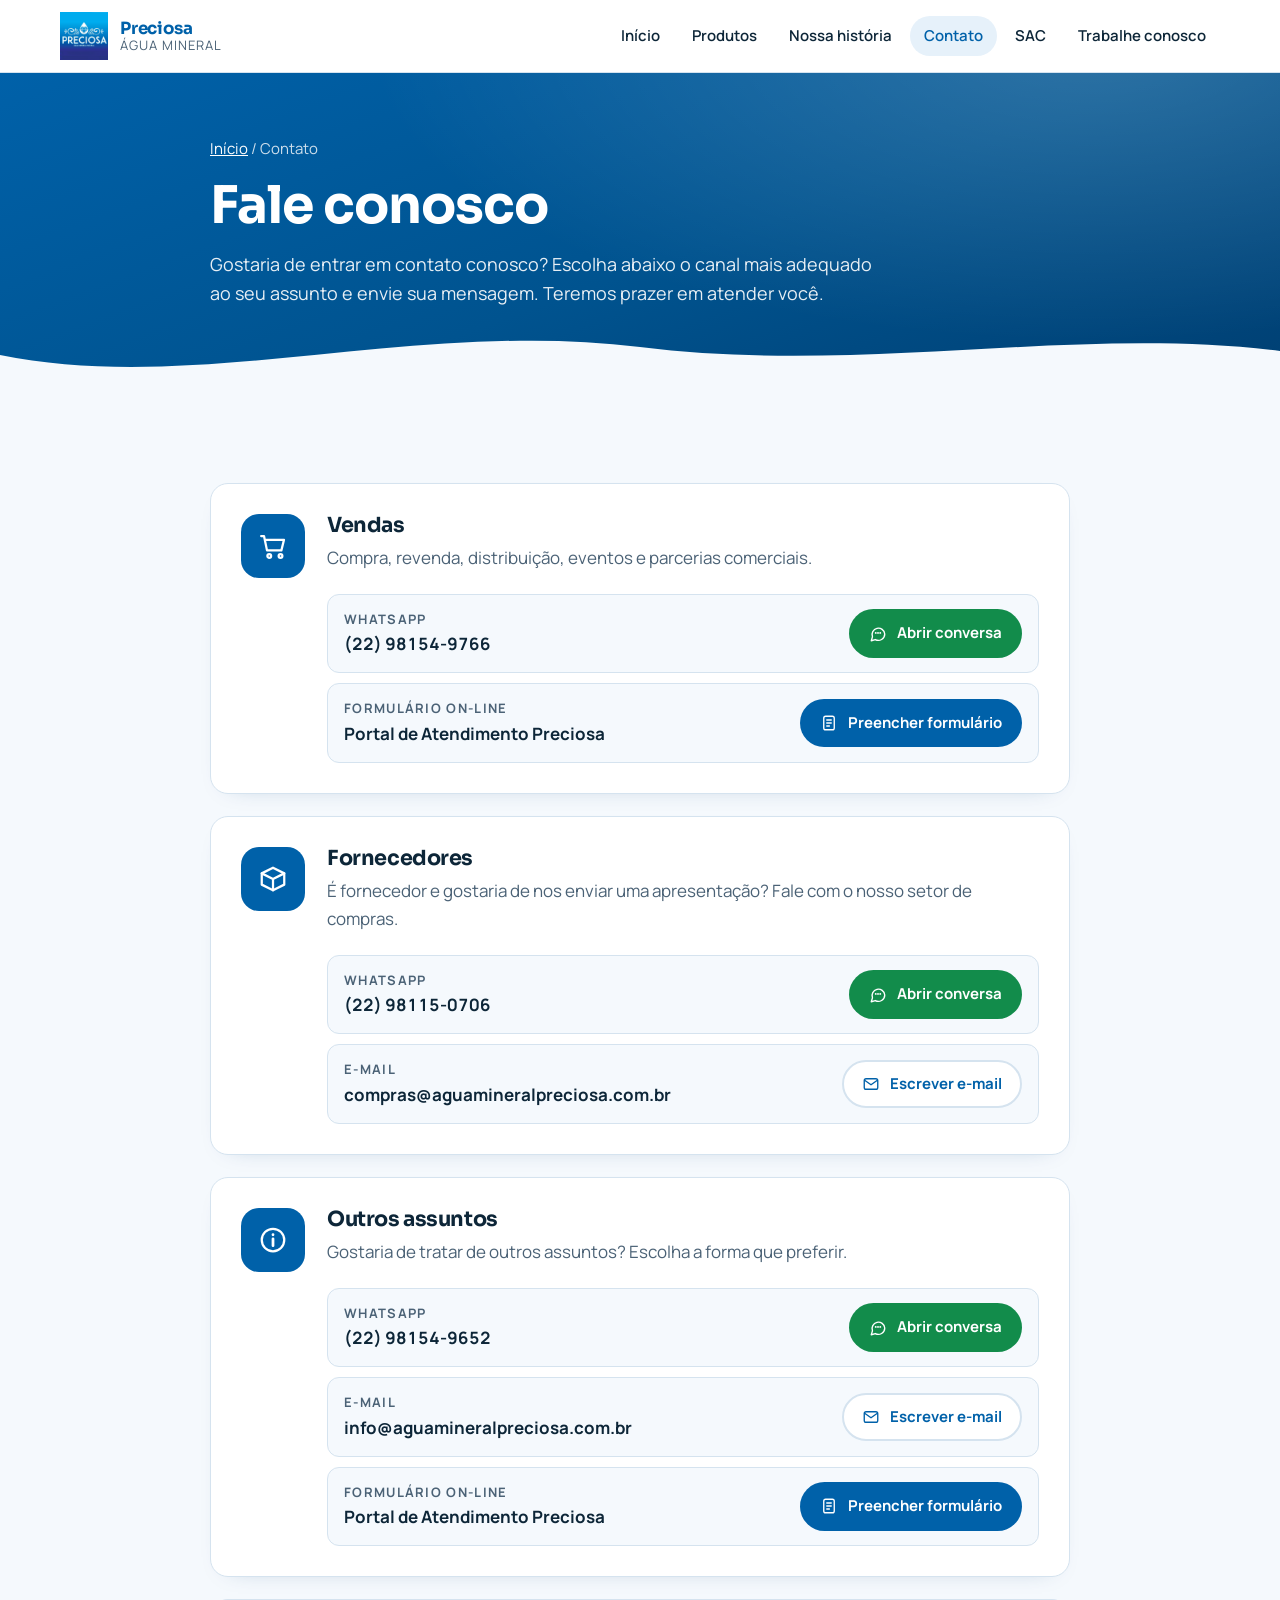
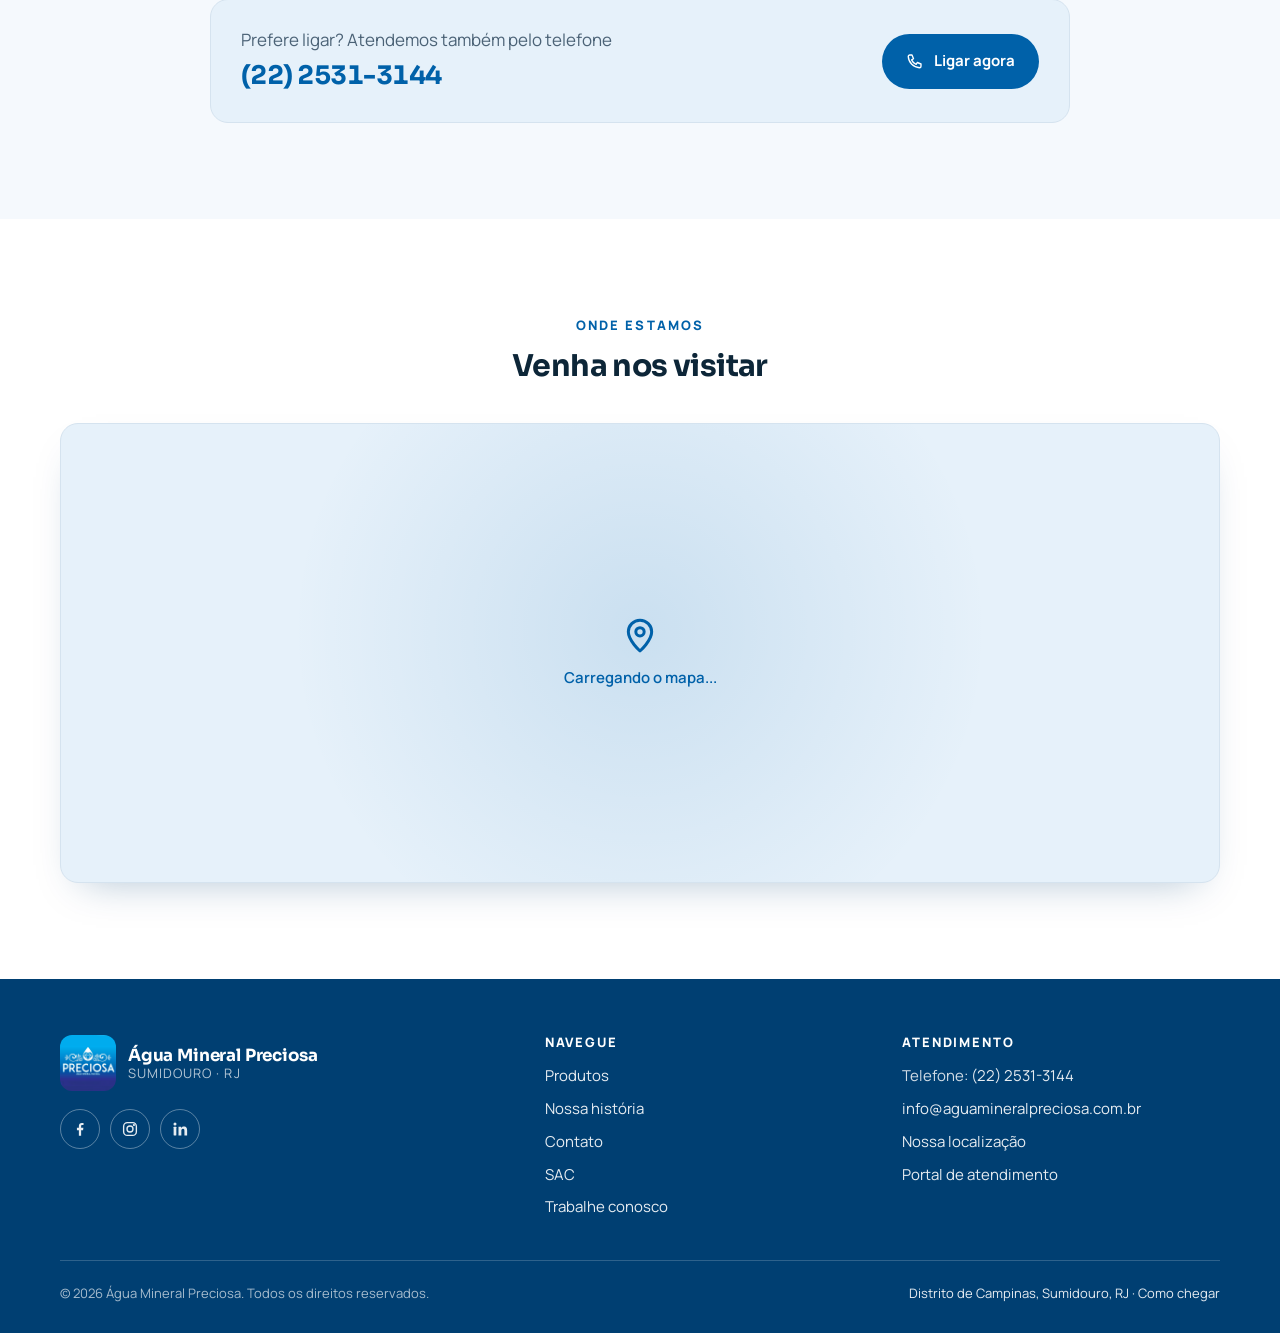
==== contato.html @ ac95848d "Publica o site da Água Mineral Preciosa Páginas Início, Contato, SAC e Trabalhe Conosco, com estilos" ====
<!doctype html>
<html lang="pt-BR">
<head>
<meta charset="utf-8">
<meta name="viewport" content="width=device-width, initial-scale=1, viewport-fit=cover">
<title>Contato | Água Mineral Preciosa</title>
<meta name="claude:viewport-fit-sides" content="cover">
<meta name="description" content="Canais de contato da Água Mineral Preciosa: vendas, fornecedores e outros assuntos.">
<meta name="theme-color" content="#0061a9">
<link rel="icon" href="assets/img/logo.png">
<link rel="preconnect" href="https://fonts.googleapis.com">
<link rel="preconnect" href="https://fonts.gstatic.com" crossorigin>
<link rel="stylesheet" href="https://fonts.googleapis.com/css2?family=Manrope:wght@400;500;600;700;800&family=Sora:wght@600;700&display=swap">
<link rel="stylesheet" href="assets/css/style.css?v=20261021c">
</head>
<body>

<a class="pular" href="#conteudo">Pular para o conteúdo</a>
<header class="cabecalho">
  <div class="envoltorio">
    <a class="marca" href="index.html" aria-label="Água Mineral Preciosa, página inicial">
      <span class="marca-icone" data-imagem><img src="assets/img/logo.png" alt="" width="48" height="48"><svg class="gota" viewBox="0 0 64 64" width="48" height="48" aria-hidden="true"><path d="M32 5C32 5 13 28 13 41a19 19 0 0 0 38 0C51 28 32 5 32 5z" fill="#0061a9"/><path d="M24 40a8 8 0 0 0 8 8" fill="none" stroke="#ffffff" stroke-width="3.2" stroke-linecap="round"/></svg></span>
      <span class="marca-texto"><strong>Preciosa</strong><span>Água Mineral</span></span>
    </a>
    <button class="menu-botao" type="button" aria-expanded="false" aria-controls="navegacao" aria-label="Abrir menu"><svg viewBox="0 0 24 24" width="24" height="24" fill="none" stroke="currentColor" stroke-width="1.8" stroke-linecap="round" stroke-linejoin="round" aria-hidden="true"><path d="M4 7h16M4 12h16M4 17h16"/></svg></button>
    <nav class="navegacao" id="navegacao" aria-label="Menu principal">
      <ul>
        <li><a href="index.html">Início</a></li><li><a href="index.html#produtos">Produtos</a></li><li><a href="index.html#historia">Nossa história</a></li><li><a href="contato.html" aria-current="page">Contato</a></li><li><a href="sac.html">SAC</a></li><li><a href="trabalhe-conosco.html">Trabalhe conosco</a></li>
      </ul>
    </nav>
  </div>
</header>
<main id="conteudo">

<section class="faixa-azul topo-interno">
  <div class="bolhas" aria-hidden="true"><span></span><span></span><span></span><span></span><span></span><span></span></div>
  <div class="envoltorio">
    <nav class="trilha-nav" aria-label="Você está em"><a href="index.html">Início</a> / Contato</nav>
    <h1>Fale conosco</h1>
    <p>Gostaria de entrar em contato conosco? Escolha abaixo o canal mais adequado ao seu assunto e envie sua mensagem. Teremos prazer em atender você.</p>
  </div>
  <svg class="onda para-nevoa" viewBox="0 0 1440 70" preserveAspectRatio="none" aria-hidden="true"><path d="M0,38 C220,78 470,2 720,30 C970,58 1210,8 1440,34 L1440,70 L0,70 Z"/></svg>
</section>
<section class="secao secao-nevoa">
  <div class="envoltorio">
    <div class="canais">
      <article class="canal">
  <div class="icone"><svg viewBox="0 0 24 24" width="24" height="24" fill="none" stroke="currentColor" stroke-width="1.8" stroke-linecap="round" stroke-linejoin="round" aria-hidden="true"><circle cx="9" cy="20" r="1.5"/><circle cx="18" cy="20" r="1.5"/><path d="M2.5 4h2.3l2.4 11.5h11.5l2.1-8.5H6"/></svg></div>
  <div class="canal-corpo">
    <h2>Vendas</h2>
    <p>Compra, revenda, distribuição, eventos e parcerias comerciais.</p>
    <ul class="vias"><li class="via"><div class="via-info"><small>WhatsApp</small><span>(22) 98154-9766</span></div>
<a class="botao botao-wpp" href="https://wa.me/5522981549766" target="_blank" rel="noopener"><svg viewBox="0 0 24 24" width="24" height="24" fill="none" stroke="currentColor" stroke-width="1.8" stroke-linecap="round" stroke-linejoin="round" aria-hidden="true"><path d="M21 12a8.5 8.5 0 0 1-12.6 7.4L3 21l1.6-5.2A8.5 8.5 0 1 1 21 12z"/><path d="M9 10.5h.01M12 10.5h.01M15 10.5h.01" stroke-width="2.6"/></svg>Abrir conversa</a></li><li class="via"><div class="via-info"><small>Formulário on-line</small><span>Portal de Atendimento Preciosa</span></div>
<a class="botao botao-azul" href="https://portal.aguamineralpreciosa.com.br/#/vendas" target="_blank" rel="noopener"><svg viewBox="0 0 24 24" width="24" height="24" fill="none" stroke="currentColor" stroke-width="1.8" stroke-linecap="round" stroke-linejoin="round" aria-hidden="true"><rect x="5" y="3" width="14" height="18" rx="2.5"/><path d="M9 8h6M9 12h6M9 16h3.5"/></svg>Preencher formulário</a></li></ul>
  </div>
</article>
      <article class="canal">
  <div class="icone"><svg viewBox="0 0 24 24" width="24" height="24" fill="none" stroke="currentColor" stroke-width="1.8" stroke-linecap="round" stroke-linejoin="round" aria-hidden="true"><path d="M3 7.5l9-4.5 9 4.5v9L12 21l-9-4.5z"/><path d="M3 7.5l9 4.5 9-4.5M12 12v9"/></svg></div>
  <div class="canal-corpo">
    <h2>Fornecedores</h2>
    <p>É fornecedor e gostaria de nos enviar uma apresentação? Fale com o nosso setor de compras.</p>
    <ul class="vias"><li class="via"><div class="via-info"><small>WhatsApp</small><span>(22) 98115-0706</span></div>
<a class="botao botao-wpp" href="https://wa.me/5522981150706" target="_blank" rel="noopener"><svg viewBox="0 0 24 24" width="24" height="24" fill="none" stroke="currentColor" stroke-width="1.8" stroke-linecap="round" stroke-linejoin="round" aria-hidden="true"><path d="M21 12a8.5 8.5 0 0 1-12.6 7.4L3 21l1.6-5.2A8.5 8.5 0 1 1 21 12z"/><path d="M9 10.5h.01M12 10.5h.01M15 10.5h.01" stroke-width="2.6"/></svg>Abrir conversa</a></li><li class="via"><div class="via-info"><small>E-mail</small><span>compras@aguamineralpreciosa.com.br</span></div>
<a class="botao botao-contorno" href="mailto:compras@aguamineralpreciosa.com.br"><svg viewBox="0 0 24 24" width="24" height="24" fill="none" stroke="currentColor" stroke-width="1.8" stroke-linecap="round" stroke-linejoin="round" aria-hidden="true"><rect x="3" y="5" width="18" height="14" rx="2.5"/><path d="M3.5 7l8.5 6 8.5-6"/></svg>Escrever e-mail</a></li></ul>
  </div>
</article>
      <article class="canal">
  <div class="icone"><svg viewBox="0 0 24 24" width="24" height="24" fill="none" stroke="currentColor" stroke-width="1.8" stroke-linecap="round" stroke-linejoin="round" aria-hidden="true"><circle cx="12" cy="12" r="9"/><path d="M12 11v5.5M12 7.6v.2" stroke-width="2.2"/></svg></div>
  <div class="canal-corpo">
    <h2>Outros assuntos</h2>
    <p>Gostaria de tratar de outros assuntos? Escolha a forma que preferir.</p>
    <ul class="vias"><li class="via"><div class="via-info"><small>WhatsApp</small><span>(22) 98154-9652</span></div>
<a class="botao botao-wpp" href="https://wa.me/5522981549652" target="_blank" rel="noopener"><svg viewBox="0 0 24 24" width="24" height="24" fill="none" stroke="currentColor" stroke-width="1.8" stroke-linecap="round" stroke-linejoin="round" aria-hidden="true"><path d="M21 12a8.5 8.5 0 0 1-12.6 7.4L3 21l1.6-5.2A8.5 8.5 0 1 1 21 12z"/><path d="M9 10.5h.01M12 10.5h.01M15 10.5h.01" stroke-width="2.6"/></svg>Abrir conversa</a></li><li class="via"><div class="via-info"><small>E-mail</small><span>info@aguamineralpreciosa.com.br</span></div>
<a class="botao botao-contorno" href="mailto:info@aguamineralpreciosa.com.br"><svg viewBox="0 0 24 24" width="24" height="24" fill="none" stroke="currentColor" stroke-width="1.8" stroke-linecap="round" stroke-linejoin="round" aria-hidden="true"><rect x="3" y="5" width="18" height="14" rx="2.5"/><path d="M3.5 7l8.5 6 8.5-6"/></svg>Escrever e-mail</a></li><li class="via"><div class="via-info"><small>Formulário on-line</small><span>Portal de Atendimento Preciosa</span></div>
<a class="botao botao-azul" href="https://portal.aguamineralpreciosa.com.br/#/informações" target="_blank" rel="noopener"><svg viewBox="0 0 24 24" width="24" height="24" fill="none" stroke="currentColor" stroke-width="1.8" stroke-linecap="round" stroke-linejoin="round" aria-hidden="true"><rect x="5" y="3" width="14" height="18" rx="2.5"/><path d="M9 8h6M9 12h6M9 16h3.5"/></svg>Preencher formulário</a></li></ul>
  </div>
</article>
    </div>
    <div class="telefone-faixa">
      <div><p>Prefere ligar? Atendemos também pelo telefone</p><strong>(22) 2531-3144</strong></div>
      <a class="botao botao-azul" href="tel:+552225313144"><svg viewBox="0 0 24 24" width="24" height="24" fill="none" stroke="currentColor" stroke-width="1.8" stroke-linecap="round" stroke-linejoin="round" aria-hidden="true"><path d="M5 4h3l2 5-2.5 1.5a11 11 0 0 0 6 6L15 14l5 2v3a2 2 0 0 1-2 2A16 16 0 0 1 3 6a2 2 0 0 1 2-2z"/></svg>Ligar agora</a>
    </div>
  </div>
</section>
<section class="secao" id="localizacao" aria-labelledby="titulo-local">
  <div class="envoltorio">
    <div class="cabeca-secao centro">
      <span class="rotulo">Onde estamos</span>
      <h2 id="titulo-local">Venha nos visitar</h2>
    </div>
    <div class="local">
      <div class="local-mapa">
        <div class="mapa-aviso" aria-hidden="true"><svg viewBox="0 0 24 24" width="24" height="24" fill="none" stroke="currentColor" stroke-width="1.8" stroke-linecap="round" stroke-linejoin="round" aria-hidden="true"><path d="M12 21s-7-6.2-7-11.5a7 7 0 0 1 14 0C19 14.8 12 21 12 21z"/><circle cx="12" cy="9.5" r="2.5"/></svg><span>Carregando o mapa...</span></div>
        <iframe src="https://www.google.com/maps/embed?pb=!1m18!1m12!1m3!1d14779.612912138762!2d-42.6586987!3d-22.1677554!2m3!1f0!2f0!3f0!3m2!1i1024!2i768!4f13.1!3m3!1m2!1s0x98052f162a4851%3A0xdc856618bc1b3197!2s%C3%81gua%20Mineral%20Preciosa!5e0!3m2!1spt-BR!2sbr!4v1792597951836!5m2!1spt-BR!2sbr" title="Mapa com a localização da Água Mineral Preciosa em Sumidouro, RJ" width="600" height="450" style="border:0;" allowfullscreen="" loading="lazy" referrerpolicy="strict-origin-when-cross-origin"></iframe>
      </div>
    </div>
  </div>
</section>

</main>

<footer class="rodape">
  <div class="envoltorio">
    <div class="rodape-grade">
      <div class="rodape-sobre">
        <a class="marca" href="index.html" aria-label="Água Mineral Preciosa, página inicial">
          <span class="marca-icone" data-imagem><img src="assets/img/logo.png" alt="" width="56" height="56"><svg class="gota" viewBox="0 0 64 64" width="48" height="48" aria-hidden="true"><path d="M32 5C32 5 13 28 13 41a19 19 0 0 0 38 0C51 28 32 5 32 5z" fill="#0061a9"/><path d="M24 40a8 8 0 0 0 8 8" fill="none" stroke="#ffffff" stroke-width="3.2" stroke-linecap="round"/></svg></span>
          <span class="marca-texto"><strong>Água Mineral Preciosa</strong><span>Sumidouro · RJ</span></span>
        </a>
        <div class="rodape-redes"><a href="https://www.facebook.com/aguamineralpreciosa/" target="_blank" rel="noopener" aria-label="Facebook"><svg viewBox="0 0 24 24" width="24" height="24" fill="currentColor" aria-hidden="true"><path d="M13.5 21v-7.5h2.6l.4-3.2h-3V8.4c0-.9.3-1.6 1.6-1.6h1.6V4c-.3 0-1.2-.1-2.3-.1-2.3 0-3.9 1.4-3.9 4v2.4H7.9v3.2h2.6V21z"/></svg></a><a href="https://www.instagram.com/aguamineralpreciosa/" target="_blank" rel="noopener" aria-label="Instagram"><svg viewBox="0 0 24 24" width="24" height="24" fill="none" stroke="currentColor" stroke-width="1.8" stroke-linecap="round" stroke-linejoin="round" aria-hidden="true"><rect x="3.5" y="3.5" width="17" height="17" rx="5"/><circle cx="12" cy="12" r="4"/><circle cx="17.2" cy="6.8" r=".6" fill="currentColor"/></svg></a><a href="https://www.linkedin.com/company/%C3%A1gua-mineral-preciosa" target="_blank" rel="noopener" aria-label="LinkedIn"><svg viewBox="0 0 24 24" width="24" height="24" fill="currentColor" aria-hidden="true"><rect x="3.5" y="9" width="3.6" height="11.5" rx=".5"/><circle cx="5.3" cy="5.3" r="2"/><path d="M10 9h3.4v1.6c.6-1 1.9-1.9 3.8-1.9 3.6 0 4.3 2.4 4.3 5.4v6.4h-3.6v-5.7c0-1.4 0-3.1-1.9-3.1s-2.2 1.5-2.2 3v5.8H10z"/></svg></a></div>
      </div>
      <div>
        <h2>Navegue</h2>
        <ul>
          <li><a href="index.html#produtos">Produtos</a></li>
          <li><a href="index.html#historia">Nossa história</a></li>
          <li><a href="contato.html">Contato</a></li>
          <li><a href="sac.html">SAC</a></li>
          <li><a href="trabalhe-conosco.html">Trabalhe conosco</a></li>
        </ul>
      </div>
      <div>
        <h2>Atendimento</h2>
        <ul>
          <li>Telefone: <a href="tel:+552225313144">(22) 2531-3144</a></li>
          <li><a href="mailto:info@aguamineralpreciosa.com.br">info@aguamineralpreciosa.com.br</a></li>
          <li><a href="https://maps.app.goo.gl/1JVVENBnwkjkBkMn6" target="_blank" rel="noopener">Nossa localização</a></li>
          <li><a href="https://portal.aguamineralpreciosa.com.br" target="_blank" rel="noopener">Portal de atendimento</a></li>
        </ul>
      </div>
    </div>
    <div class="rodape-base">
      <span>© <span data-ano>2026</span> Água Mineral Preciosa. Todos os direitos reservados.</span>
      <a href="https://www.google.com/maps/dir/?api=1&destination=-22.1645905,-42.6588472" target="_blank" rel="noopener">Distrito de Campinas, Sumidouro, RJ · Como chegar</a>
    </div>
  </div>
</footer>
<script src="assets/js/site.js?v=20261021c"></script>
</body>
</html>
---- assets/css/style.css ----
/* Água Mineral Preciosa
   Layout: faixas de largura total (azul e branco) com conteúdo centralizado em 1160px,
   ondas suaves separando as faixas e bolhas discretas como detalhe de marca.
   Tema único e claro, por escolha: identidade azul #0061a9 sobre branco. */

:root {
  --azul: #0061a9;
  --azul-profundo: #003f72;
  --azul-medio: #2b84c6;
  --azul-claro: #e6f1fa;
  --azul-nevoa: #f5f9fd;
  --branco: #ffffff;
  --tinta: #0d2638;
  --tinta-suave: #4b6276;
  --linha: #d5e3ef;
  --verde-wpp: #128c4b;

  --fonte-display: "Sora", "Segoe UI", system-ui, -apple-system, sans-serif;
  --fonte-texto: "Manrope", "Segoe UI", system-ui, -apple-system, sans-serif;

  --t-xs: 0.8125rem;
  --t-sm: 0.9375rem;
  --t-md: 1.0625rem;
  --t-lg: 1.375rem;
  --t-xl: 1.875rem;
  --t-2xl: clamp(2rem, 1.4rem + 2.6vw, 3.25rem);

  --raio: 18px;
  --raio-sm: 12px;
  --sombra: 0 18px 40px -22px rgba(0, 63, 114, 0.35);
  --largura: 1160px;
  color-scheme: light;
}

*, *::before, *::after { box-sizing: border-box; }

html { scroll-behavior: smooth; }
@media (prefers-reduced-motion: reduce) {
  html { scroll-behavior: auto; }
  *, *::before, *::after { animation: none !important; transition: none !important; }
}

body {
  margin: 0;
  background: var(--branco);
  color: var(--tinta);
  font-family: var(--fonte-texto);
  font-size: var(--t-md);
  line-height: 1.65;
  -webkit-font-smoothing: antialiased;
}

body::before {
  content: "";
  position: fixed;
  inset: 0 0 auto;
  height: env(safe-area-inset-top, 0px);
  z-index: 60;
  background: var(--branco);
}

img { max-width: 100%; display: block; }
a { color: var(--azul); }
:focus-visible { outline: 3px solid var(--azul-medio); outline-offset: 3px; border-radius: 6px; }

h1, h2, h3 {
  font-family: var(--fonte-display);
  color: var(--tinta);
  line-height: 1.15;
  letter-spacing: -0.02em;
  text-wrap: balance;
  margin: 0;
}

p { margin: 0; }

.envoltorio {
  width: 100%;
  max-width: calc(var(--largura) + 2 * 24px);
  margin-inline: auto;
  padding-left: max(16px, env(safe-area-inset-left, 0px));
  padding-right: max(16px, env(safe-area-inset-right, 0px));
}
@media (min-width: 720px) {
  .envoltorio {
    padding-left: max(24px, env(safe-area-inset-left, 0px));
    padding-right: max(24px, env(safe-area-inset-right, 0px));
  }
}

.pular {
  position: absolute;
  left: 12px;
  top: -60px;
  background: var(--azul);
  color: var(--branco);
  padding: 10px 16px;
  border-radius: 10px;
  z-index: 100;
}
.pular:focus { top: 12px; }

/* ---------- Cabeçalho ---------- */
.cabecalho {
  position: sticky;
  top: env(safe-area-inset-top, 0px);
  z-index: 50;
  background: rgba(255, 255, 255, 0.94);
  backdrop-filter: saturate(160%) blur(10px);
  -webkit-backdrop-filter: saturate(160%) blur(10px);
  border-bottom: 1px solid var(--linha);
}
.cabecalho .envoltorio {
  display: flex;
  align-items: center;
  justify-content: space-between;
  gap: 16px;
  min-height: 72px;
}

.marca {
  display: flex;
  align-items: center;
  gap: 12px;
  text-decoration: none;
  color: var(--tinta);
  min-width: 0;
}
.marca-icone {
  width: 48px;
  height: 48px;
  flex: none;
  display: grid;
  place-items: center;
}
.marca-icone img { width: 100%; height: 100%; object-fit: contain; }
.marca-texto { display: flex; flex-direction: column; line-height: 1.1; min-width: 0; }
.marca-texto strong { font-family: var(--fonte-display); font-size: 1.05rem; color: var(--azul); letter-spacing: -0.01em; }
.marca-texto span { font-size: var(--t-xs); color: var(--tinta-suave); letter-spacing: 0.08em; text-transform: uppercase; }

/* Gota substituta quando a logo ainda não foi colocada */
.gota { display: none; width: 100%; height: 100%; }
.sem-imagem > img { display: none; }
.sem-imagem > .gota { display: block; }

.menu-botao {
  display: none;
  width: 44px;
  height: 44px;
  border: 1px solid var(--linha);
  border-radius: 12px;
  background: var(--branco);
  color: var(--azul);
  cursor: pointer;
  place-items: center;
}
.menu-botao svg { width: 22px; height: 22px; }

.navegacao ul {
  list-style: none;
  margin: 0;
  padding: 0;
  display: flex;
  align-items: center;
  gap: 4px;
}
.navegacao a {
  display: block;
  padding: 8px 14px;
  border-radius: 999px;
  text-decoration: none;
  color: var(--tinta);
  font-weight: 600;
  font-size: var(--t-sm);
  transition: background-color .2s, color .2s;
}
.navegacao a:hover { background: var(--azul-claro); color: var(--azul); }
.navegacao a[aria-current="page"] { color: var(--azul); background: var(--azul-claro); }
.navegacao .nav-destaque a { background: var(--azul); color: var(--branco); }
.navegacao .nav-destaque a:hover { background: var(--azul-profundo); color: var(--branco); }

@media (max-width: 960px) {
  .menu-botao { display: grid; }
  .navegacao {
    position: absolute;
    left: 0;
    right: 0;
    top: 100%;
    background: var(--branco);
    border-bottom: 1px solid var(--linha);
    box-shadow: var(--sombra);
    padding-block: 8px 16px;
    padding-left: max(16px, env(safe-area-inset-left, 0px));
    padding-right: max(16px, env(safe-area-inset-right, 0px));
  }
  .navegacao ul { flex-direction: column; align-items: stretch; }
  .navegacao a { padding: 12px 16px; border-radius: 12px; font-size: var(--t-md); }
  .js .navegacao:not(.aberta) { display: none; }
}

/* ---------- Botões ---------- */
.botao {
  display: inline-flex;
  align-items: center;
  justify-content: center;
  gap: 10px;
  padding: 13px 22px;
  border-radius: 999px;
  font-family: var(--fonte-texto);
  font-weight: 700;
  font-size: var(--t-sm);
  text-decoration: none;
  border: 2px solid transparent;
  cursor: pointer;
  transition: transform .2s, background-color .2s, color .2s, border-color .2s, box-shadow .2s;
}
.botao svg { width: 18px; height: 18px; flex: none; }
.botao:hover { transform: translateY(-2px); }
.botao-claro { background: var(--branco); color: var(--azul); box-shadow: 0 10px 24px -12px rgba(0, 0, 0, .35); }
.botao-contorno-claro { border-color: rgba(255, 255, 255, .7); color: var(--branco); }
.botao-contorno-claro:hover { background: rgba(255, 255, 255, .12); }
.botao-azul { background: var(--azul); color: var(--branco); }
.botao-azul:hover { background: var(--azul-profundo); }
.botao-contorno { border-color: var(--linha); color: var(--azul); background: var(--branco); }
.botao-contorno:hover { border-color: var(--azul); }
.botao-wpp { background: var(--verde-wpp); color: var(--branco); }
.botao-wpp:hover { background: #0d7a40; }

/* ---------- Faixa azul (hero) ---------- */
.faixa-azul {
  position: relative;
  overflow: hidden;
  color: var(--branco);
  background:
    radial-gradient(1200px 500px at 85% -10%, rgba(255, 255, 255, .18), transparent 60%),
    linear-gradient(160deg, var(--azul) 0%, #00538f 55%, var(--azul-profundo) 100%);
}
.faixa-azul h1, .faixa-azul h2 { color: var(--branco); }

.bolhas { position: absolute; inset: 0; pointer-events: none; }
.bolhas span {
  position: absolute;
  bottom: -40px;
  border-radius: 50%;
  border: 1.5px solid rgba(255, 255, 255, .35);
  background: radial-gradient(circle at 30% 30%, rgba(255, 255, 255, .35), rgba(255, 255, 255, .04) 60%);
  animation: subir linear infinite;
}
.bolhas span:nth-child(1) { left: 8%;  width: 14px; height: 14px; animation-duration: 14s; animation-delay: -2s; }
.bolhas span:nth-child(2) { left: 22%; width: 8px;  height: 8px;  animation-duration: 11s; animation-delay: -7s; }
.bolhas span:nth-child(3) { left: 41%; width: 20px; height: 20px; animation-duration: 18s; animation-delay: -4s; }
.bolhas span:nth-child(4) { left: 58%; width: 10px; height: 10px; animation-duration: 13s; animation-delay: -9s; }
.bolhas span:nth-child(5) { left: 73%; width: 16px; height: 16px; animation-duration: 16s; animation-delay: -1s; }
.bolhas span:nth-child(6) { left: 90%; width: 9px;  height: 9px;  animation-duration: 12s; animation-delay: -6s; }
@keyframes subir {
  0%   { transform: translate(0, 0); opacity: 0; }
  10%  { opacity: 1; }
  50%  { transform: translate(14px, -50vh); }
  100% { transform: translate(-6px, -110vh); opacity: 0; }
}

.onda { display: block; width: 100%; height: 70px; position: relative; z-index: 1; }
.onda path { fill: var(--branco); }
.onda.para-nevoa path { fill: var(--azul-nevoa); }

.hero .envoltorio {
  position: relative;
  z-index: 1;
  display: grid;
  grid-template-columns: minmax(0, 1.15fr) minmax(0, .85fr);
  align-items: center;
  gap: 48px;
  padding-block: 72px 24px;
}
.selo {
  display: inline-flex;
  align-items: center;
  gap: 8px;
  font-size: var(--t-xs);
  font-weight: 700;
  letter-spacing: .14em;
  text-transform: uppercase;
  color: rgba(255, 255, 255, .85);
}
.selo::before { content: ""; width: 28px; height: 2px; background: currentColor; border-radius: 2px; }
.hero h1 { font-size: var(--t-2xl); margin-top: 18px; font-weight: 700; }
.hero h1 em { font-style: normal; color: #bfe0f7; }
.hero p.lead { margin-top: 20px; font-size: 1.125rem; color: rgba(255, 255, 255, .88); max-width: 34em; }
.hero-acoes { display: flex; flex-wrap: wrap; gap: 12px; margin-top: 32px; }

.hero-logo { position: relative; display: grid; place-items: center; }
.hero-logo .anel {
  position: absolute;
  width: 100%;
  max-width: 400px;
  aspect-ratio: 1;
  border-radius: 50%;
  border: 1px solid rgba(255, 255, 255, .25);
  animation: ondular 6s ease-out infinite;
}
.hero-logo .anel:nth-child(2) { animation-delay: -3s; }
@keyframes ondular {
  0% { transform: scale(.72); opacity: .9; }
  100% { transform: scale(1.12); opacity: 0; }
}
.hero-logo .moldura {
  position: relative;
  width: min(300px, 70vw);
  max-width: 100%;
  aspect-ratio: 1;
  border-radius: 50%;
  background: var(--branco);
  padding: 22px;
  box-shadow: 0 30px 60px -25px rgba(0, 20, 40, .55), inset 0 0 0 8px var(--azul-claro);
  display: grid;
  place-items: center;
  overflow: hidden;
}
.hero-logo .moldura img { width: 100%; height: 100%; object-fit: contain; border-radius: 50%; }
.hero-logo .moldura .gota { width: 55%; height: 55%; }

@media (max-width: 820px) {
  .hero .envoltorio { grid-template-columns: 1fr; padding-block: 48px 8px; gap: 36px; }
  .hero-logo { order: -1; }
  .hero-logo .moldura { width: min(190px, 52vw); padding: 14px; }
  .hero-logo .anel { max-width: 260px; }
}

/* ---------- Números ---------- */
.numeros {
  position: relative;
  z-index: 2;
  margin-top: -36px;
}
.numeros ul {
  list-style: none;
  margin: 0;
  padding: 0;
  display: grid;
  grid-template-columns: repeat(4, minmax(0, 1fr));
  background: var(--branco);
  border: 1px solid var(--linha);
  border-radius: var(--raio);
  box-shadow: var(--sombra);
}
.numeros li { padding: 24px 26px; display: flex; flex-direction: column; gap: 4px; min-width: 0; }
.numeros li + li { border-left: 1px solid var(--linha); }
.numeros strong {
  font-family: var(--fonte-display);
  font-size: 2.1rem;
  color: var(--azul);
  line-height: 1;
  font-variant-numeric: tabular-nums;
  letter-spacing: -0.03em;
}
.numeros strong small { font-size: .95rem; margin-left: 4px; font-weight: 600; }
.numeros span { color: var(--tinta-suave); font-size: var(--t-sm); line-height: 1.4; }
@media (max-width: 820px) {
  .numeros ul { grid-template-columns: repeat(2, minmax(0, 1fr)); }
  .numeros li:nth-child(3) { border-left: 0; }
  .numeros li:nth-child(n+3) { border-top: 1px solid var(--linha); }
}

/* ---------- Seções ---------- */
.secao { padding-block: 96px; }
.secao-nevoa { background: var(--azul-nevoa); }
.cabeca-secao { display: flex; flex-direction: column; gap: 12px; max-width: 640px; margin-bottom: 40px; }
.cabeca-secao.centro { margin-inline: auto; text-align: center; align-items: center; }
.rotulo {
  font-size: var(--t-xs);
  font-weight: 800;
  letter-spacing: .16em;
  text-transform: uppercase;
  color: var(--azul);
}
.cabeca-secao h2 { font-size: var(--t-xl); }
.cabeca-secao p { color: var(--tinta-suave); }
@media (max-width: 720px) { .secao { padding-block: 64px; } }

/* ---------- Carrossel ---------- */
.carrossel { position: relative; }
.carrossel-janela {
  overflow: hidden;
  border-radius: var(--raio);
  background: var(--branco);
  box-shadow: var(--sombra);
  border: 1px solid var(--linha);
  touch-action: pan-y;
}
.carrossel-trilha {
  display: flex;
  transition: transform .6s cubic-bezier(.22, .8, .25, 1);
  will-change: transform;
}
.slide { flex: 0 0 100%; min-width: 0; margin: 0; }
.slide-midia {
  position: relative;
  aspect-ratio: 16 / 9;
  max-width: 100%;
  background: var(--azul-claro);
  overflow: hidden;
}
.slide-midia img { width: 100%; height: 100%; object-fit: cover; }
.slide-substituto {
  display: none;
  position: absolute;
  inset: 0;
  background:
    radial-gradient(circle at 78% 30%, rgba(255, 255, 255, .22), transparent 40%),
    linear-gradient(140deg, var(--azul) 0%, var(--azul-profundo) 100%);
  color: var(--branco);
  padding: 6%;
  flex-direction: column;
  justify-content: flex-end;
  gap: 6px;
}
.slide-substituto .volume {
  font-family: var(--fonte-display);
  font-size: clamp(2.6rem, 9vw, 6.5rem);
  font-weight: 700;
  line-height: .95;
  letter-spacing: -0.04em;
}
.slide-substituto .tipo {
  font-size: var(--t-sm);
  letter-spacing: .18em;
  text-transform: uppercase;
  font-weight: 700;
  color: #bfe0f7;
}
.slide-substituto i {
  position: absolute;
  border-radius: 50%;
  border: 2px solid rgba(255, 255, 255, .3);
}
.slide-substituto i:nth-of-type(1) { width: 18%; aspect-ratio: 1; right: 12%; top: 14%; }
.slide-substituto i:nth-of-type(2) { width: 7%;  aspect-ratio: 1; right: 34%; top: 46%; }
.slide-substituto i:nth-of-type(3) { width: 4%;  aspect-ratio: 1; right: 22%; top: 62%; }
.sem-imagem > .slide-substituto { display: flex; }

.slide figcaption {
  display: flex;
  align-items: baseline;
  justify-content: space-between;
  flex-wrap: wrap;
  gap: 6px 24px;
  padding: 22px 28px 26px;
  border-top: 1px solid var(--linha);
}
.slide figcaption h3 { font-size: var(--t-lg); }
.slide figcaption p { color: var(--tinta-suave); font-size: var(--t-sm); max-width: 44em; min-width: 0; }

.carrossel-controles {
  display: flex;
  align-items: center;
  justify-content: space-between;
  gap: 16px;
  margin-top: 22px;
}
.carrossel-pontos { display: flex; flex-wrap: wrap; gap: 8px; }
.carrossel-pontos button {
  width: 10px;
  height: 10px;
  padding: 0;
  border-radius: 999px;
  border: 0;
  background: var(--linha);
  cursor: pointer;
  transition: width .3s, background-color .3s;
}
.carrossel-pontos button[aria-current="true"] { width: 30px; background: var(--azul); }
.carrossel-setas { display: flex; gap: 10px; }
.seta {
  width: 46px;
  height: 46px;
  border-radius: 50%;
  border: 1.5px solid var(--linha);
  background: var(--branco);
  color: var(--azul);
  display: grid;
  place-items: center;
  cursor: pointer;
  transition: border-color .2s, background-color .2s, color .2s;
}
.seta:hover { border-color: var(--azul); background: var(--azul); color: var(--branco); }
.seta svg { width: 20px; height: 20px; }
@media (max-width: 600px) {
  .slide figcaption { padding: 18px 18px 20px; }
}

/* ---------- História ---------- */
.historia {
  display: grid;
  grid-template-columns: minmax(0, 1.3fr) minmax(0, .9fr);
  gap: 56px;
  align-items: start;
}
.historia-texto { display: flex; flex-direction: column; gap: 18px; max-width: 64ch; }
.historia-texto p { color: var(--tinta-suave); }
.historia-texto p:first-of-type { color: var(--tinta); font-size: 1.15rem; }
.ficha {
  position: sticky;
  top: calc(env(safe-area-inset-top, 0px) + 96px);
  background: var(--azul-nevoa);
  border: 1px solid var(--linha);
  border-radius: var(--raio);
  padding: 30px;
}
.ficha h3 { font-size: var(--t-lg); margin-bottom: 18px; }
.ficha dl { margin: 0; display: grid; gap: 0; }
.ficha dl > div {
  display: grid;
  grid-template-columns: 9.5em minmax(0, 1fr);
  gap: 12px;
  padding-block: 12px;
  border-top: 1px dashed var(--linha);
}
.ficha dt { font-size: var(--t-xs); text-transform: uppercase; letter-spacing: .1em; font-weight: 700; color: var(--tinta-suave); padding-top: 3px; }
.ficha dd { margin: 0; font-weight: 600; color: var(--tinta); }
.ficha blockquote {
  margin: 22px 0 0;
  padding: 20px 22px;
  border-radius: var(--raio-sm);
  background: var(--azul);
  color: var(--branco);
  font-family: var(--fonte-display);
  font-size: 1.05rem;
  line-height: 1.45;
}
@media (max-width: 900px) {
  .historia { grid-template-columns: 1fr; gap: 36px; }
  .ficha { position: static; }
}
@media (max-width: 440px) {
  .ficha { padding: 22px; }
  .ficha dl > div { grid-template-columns: 1fr; gap: 2px; }
}

/* ---------- Atalhos (Fale com a gente) ---------- */
.atalhos {
  display: grid;
  grid-template-columns: repeat(3, minmax(0, 1fr));
  gap: 20px;
}
.atalho {
  position: relative;
  display: flex;
  flex-direction: column;
  gap: 12px;
  padding: 30px;
  border-radius: var(--raio);
  background: var(--branco);
  border: 1px solid var(--linha);
  text-decoration: none;
  color: var(--tinta);
  transition: transform .25s, box-shadow .25s, border-color .25s;
}
.atalho:hover { transform: translateY(-4px); box-shadow: var(--sombra); border-color: var(--azul-medio); }
.atalho .icone {
  width: 52px;
  height: 52px;
  border-radius: 16px;
  background: var(--azul-claro);
  color: var(--azul);
  display: grid;
  place-items: center;
}
.atalho .icone svg { width: 26px; height: 26px; }
.atalho h3 { font-size: 1.2rem; }
.atalho p { color: var(--tinta-suave); font-size: var(--t-sm); flex: 1; }
.atalho .ir { display: inline-flex; align-items: center; gap: 8px; font-weight: 700; color: var(--azul); font-size: var(--t-sm); }
.atalho .ir svg { width: 16px; height: 16px; transition: transform .2s; }
.atalho:hover .ir svg { transform: translateX(4px); }
@media (max-width: 900px) { .atalhos { grid-template-columns: 1fr; } }

/* ---------- Faixa de redes sociais ---------- */
.faixa-redes .envoltorio {
  position: relative;
  z-index: 1;
  display: flex;
  flex-wrap: wrap;
  align-items: center;
  justify-content: space-between;
  gap: 24px;
  padding-block: 56px;
}
.faixa-redes h2 { font-size: var(--t-xl); }
.faixa-redes p { color: rgba(255, 255, 255, .85); margin-top: 8px; }
.redes { display: flex; flex-wrap: wrap; gap: 12px; }
.rede {
  display: inline-flex;
  align-items: center;
  gap: 10px;
  padding: 12px 20px;
  border-radius: 999px;
  border: 1.5px solid rgba(255, 255, 255, .55);
  color: var(--branco);
  text-decoration: none;
  font-weight: 700;
  font-size: var(--t-sm);
  transition: background-color .2s, color .2s, border-color .2s;
}
.rede svg { width: 20px; height: 20px; }
.rede:hover { background: var(--branco); color: var(--azul); border-color: var(--branco); }

/* ---------- Páginas internas ---------- */
.topo-interno .envoltorio {
  position: relative;
  z-index: 1;
  padding-block: 64px 8px;
  display: flex;
  flex-direction: column;
  gap: 14px;
  max-width: calc(860px + 48px);
}
.topo-interno h1 { font-size: var(--t-2xl); }
.topo-interno p { font-size: 1.125rem; color: rgba(255, 255, 255, .9); max-width: 38em; }
.trilha-nav { font-size: var(--t-sm); color: rgba(255, 255, 255, .8); }
.trilha-nav a { color: var(--branco); }

.canais {
  display: grid;
  gap: 22px;
  max-width: 860px;
  margin-inline: auto;
}
.canal {
  display: grid;
  grid-template-columns: 64px minmax(0, 1fr);
  gap: 22px;
  padding: 30px;
  background: var(--branco);
  border: 1px solid var(--linha);
  border-radius: var(--raio);
  box-shadow: 0 8px 24px -20px rgba(0, 63, 114, .4);
}
.canal .icone {
  width: 64px;
  height: 64px;
  border-radius: 18px;
  background: var(--azul);
  color: var(--branco);
  display: grid;
  place-items: center;
}
.canal .icone svg { width: 30px; height: 30px; }
.canal-corpo { min-width: 0; display: flex; flex-direction: column; gap: 6px; }
.canal h2 { font-size: 1.3rem; }
.canal-corpo > p { color: var(--tinta-suave); }
.vias { list-style: none; margin: 16px 0 0; padding: 0; display: grid; gap: 10px; }
.via {
  display: flex;
  flex-wrap: wrap;
  align-items: center;
  justify-content: space-between;
  gap: 10px 18px;
  padding: 14px 16px;
  border-radius: var(--raio-sm);
  background: var(--azul-nevoa);
  border: 1px solid var(--linha);
}
.via-info { display: flex; flex-direction: column; min-width: 0; }
.via-info small { font-size: var(--t-xs); text-transform: uppercase; letter-spacing: .1em; font-weight: 700; color: var(--tinta-suave); }
.via-info span { font-weight: 700; color: var(--tinta); overflow-wrap: anywhere; user-select: all; font-variant-numeric: tabular-nums; }
.via .botao { padding: 10px 18px; }
@media (max-width: 560px) {
  .canal { grid-template-columns: 1fr; padding: 22px; gap: 16px; }
  .canal .icone { width: 52px; height: 52px; border-radius: 14px; }
  .via .botao { width: 100%; }
}

.telefone-faixa {
  max-width: 860px;
  margin: 22px auto 0;
  display: flex;
  flex-wrap: wrap;
  align-items: center;
  justify-content: space-between;
  gap: 16px;
  padding: 26px 30px;
  border-radius: var(--raio);
  background: var(--azul-claro);
  border: 1px solid var(--linha);
}
.telefone-faixa p { color: var(--tinta-suave); }
.telefone-faixa strong { display: block; font-family: var(--fonte-display); font-size: 1.6rem; color: var(--azul); letter-spacing: -0.02em; font-variant-numeric: tabular-nums; }

.dicas {
  max-width: 860px;
  margin: 22px auto 0;
  padding: 26px 30px;
  border-radius: var(--raio);
  border: 1px dashed var(--azul-medio);
  background: var(--branco);
}
.dicas h2 { font-size: 1.1rem; margin-bottom: 12px; }
.dicas ul { margin: 0; padding-left: 1.2em; color: var(--tinta-suave); display: grid; gap: 6px; }

/* ---------- Rodapé ---------- */
.rodape {
  background: var(--azul-profundo);
  color: rgba(255, 255, 255, .82);
  font-size: var(--t-sm);
}
.rodape .envoltorio { padding-block: 56px 28px; }
.rodape-grade {
  display: grid;
  grid-template-columns: minmax(0, 1.4fr) repeat(2, minmax(0, 1fr));
  gap: 40px;
}
.rodape .marca { color: var(--branco); }
.rodape .marca-icone { width: 56px; height: 56px; }
.rodape .marca-icone img { border-radius: 12px; }
.rodape .gota path:first-child { fill: var(--branco); }
.rodape .gota path:last-child { stroke: var(--azul-profundo); }
.rodape-redes { margin-top: 20px; }
.rodape .marca-texto strong { color: var(--branco); }
.rodape .marca-texto span { color: rgba(255, 255, 255, .7); }
.rodape h2 { font-size: var(--t-xs); text-transform: uppercase; letter-spacing: .14em; color: var(--branco); margin-bottom: 14px; font-family: var(--fonte-texto); font-weight: 800; }
.rodape ul { list-style: none; margin: 0; padding: 0; display: grid; gap: 8px; }
.rodape a { color: rgba(255, 255, 255, .9); text-decoration: none; }
.rodape a:hover { color: var(--branco); text-decoration: underline; }
.rodape-sobre p { margin-top: 16px; max-width: 34em; }
.rodape-redes { display: flex; gap: 10px; margin-top: 18px; }
.rodape-redes a {
  width: 40px;
  height: 40px;
  border-radius: 50%;
  border: 1px solid rgba(255, 255, 255, .35);
  display: grid;
  place-items: center;
}
.rodape-redes a:hover { background: var(--branco); color: var(--azul-profundo); text-decoration: none; }
.rodape-redes svg { width: 18px; height: 18px; }
.rodape-base {
  margin-top: 40px;
  padding-top: 22px;
  border-top: 1px solid rgba(255, 255, 255, .18);
  display: flex;
  flex-wrap: wrap;
  justify-content: space-between;
  gap: 10px;
  font-size: var(--t-xs);
  color: rgba(255, 255, 255, .65);
}
@media (max-width: 820px) { .rodape-grade { grid-template-columns: 1fr; gap: 32px; } }

.so-leitor {
  position: absolute;
  width: 1px;
  height: 1px;
  overflow: hidden;
  clip: rect(0 0 0 0);
  white-space: nowrap;
}

/* ---------- Ajustes finos para celular ---------- */
@media (max-width: 600px) {
  body { font-size: 1rem; }
  .cabecalho .envoltorio { min-height: 64px; }
  .marca-icone { width: 42px; height: 42px; }

  .hero .envoltorio { padding-block: 36px 4px; gap: 28px; text-align: center; }
  .hero .selo { justify-content: center; }
  .hero p.lead { font-size: 1rem; margin-inline: auto; }
  .hero-acoes { flex-direction: column; align-items: stretch; margin-top: 26px; }
  .hero-acoes .botao { width: 100%; padding-block: 14px; }
  .onda { height: 40px; }

  .numeros { margin-top: -20px; }
  .numeros li { padding: 18px 16px; }
  .numeros strong { font-size: 1.7rem; }
  .numeros span { font-size: var(--t-xs); }

  .cabeca-secao { margin-bottom: 28px; }
  .cabeca-secao h2 { font-size: 1.55rem; }

  .carrossel-janela { border-radius: 14px; }
  .slide figcaption { flex-direction: column; gap: 6px; }
  .slide figcaption h3 { font-size: 1.15rem; }
  .seta { width: 42px; height: 42px; }

  .historia-texto p:first-of-type { font-size: 1.05rem; }

  .atalho { padding: 22px; }

  .faixa-redes .envoltorio { padding-block: 44px; text-align: center; justify-content: center; }
  .faixa-redes h2 { font-size: 1.55rem; }
  .redes { justify-content: center; width: 100%; }
  .rede { flex: 1 1 140px; justify-content: center; }

  .topo-interno .envoltorio { padding-block: 40px 0; }
  .topo-interno p { font-size: 1rem; }

  .telefone-faixa, .dicas { padding: 22px; }
  .telefone-faixa .botao { width: 100%; }

  .rodape .envoltorio { padding-block: 44px 24px; }
  .rodape-grade { grid-template-columns: repeat(2, minmax(0, 1fr)); gap: 28px 20px; }
  .rodape-sobre { grid-column: 1 / -1; }
  .rodape-base { flex-direction: column; }
}
@media (max-width: 600px) {
  .rodape-grade > div { min-width: 0; }
  .rodape-grade > div:last-child { grid-column: 1 / -1; }
  .rodape a { overflow-wrap: anywhere; }
}

/* ---------- Onde estamos (mapa) ---------- */
.local {
  display: grid;
  grid-template-columns: minmax(0, .85fr) minmax(0, 1.4fr);
  gap: 40px;
  align-items: stretch;
}
.local-info { display: flex; flex-direction: column; gap: 14px; justify-content: center; min-width: 0; }
.local-info h2 { font-size: var(--t-xl); }
.local-info > p { color: var(--tinta-suave); }
.local-dados { margin: 8px 0 0; display: grid; gap: 12px; }
.local-dados > div {
  padding: 14px 16px;
  border-radius: var(--raio-sm);
  background: var(--branco);
  border: 1px solid var(--linha);
}
.local-dados dt {
  display: flex;
  align-items: center;
  gap: 8px;
  font-size: var(--t-xs);
  text-transform: uppercase;
  letter-spacing: .1em;
  font-weight: 700;
  color: var(--tinta-suave);
}
.local-dados dt svg { width: 16px; height: 16px; color: var(--azul); }
.local-dados dd { margin: 4px 0 0; font-weight: 700; color: var(--tinta); font-variant-numeric: tabular-nums; }
.local-acoes { display: flex; flex-wrap: wrap; gap: 10px; margin-top: 8px; }

.local-mapa {
  position: relative;
  min-height: 420px;
  border-radius: var(--raio);
  overflow: hidden;
  border: 1px solid var(--linha);
  box-shadow: var(--sombra);
  background:
    radial-gradient(circle at 50% 45%, rgba(0, 97, 169, .12), transparent 55%),
    var(--azul-claro);
}
.local-mapa iframe {
  position: absolute;
  inset: 0;
  width: 100%;
  height: 100%;
  border: 0;
}
.mapa-aviso {
  position: absolute;
  inset: 0;
  display: grid;
  place-content: center;
  justify-items: center;
  gap: 10px;
  color: var(--azul);
  font-weight: 600;
  font-size: var(--t-sm);
}
.mapa-aviso svg { width: 40px; height: 40px; }
/* Secao branca: cartoes de dados em nevoa para contrastar */
.secao:not(.secao-nevoa) .local-dados > div { background: var(--azul-nevoa); }

@media (max-width: 900px) {
  .local { grid-template-columns: 1fr; gap: 28px; }
  .local-mapa { min-height: 340px; }
}
@media (max-width: 600px) {
  .local-info h2 { font-size: 1.55rem; }
  .local-acoes .botao { flex: 1 1 100%; }
  .local-mapa { min-height: 300px; border-radius: 14px; }
}
.mapa-aviso { text-align: center; padding: 24px; }
.mapa-aviso .botao { margin-top: 6px; }
/* Seção do mapa: apenas o mapa, em largura total */
.local { display: block; }
.local-mapa { min-height: 460px; }
@media (max-width: 900px) { .local-mapa { min-height: 380px; } }
@media (max-width: 600px) { .local-mapa { min-height: 320px; } }
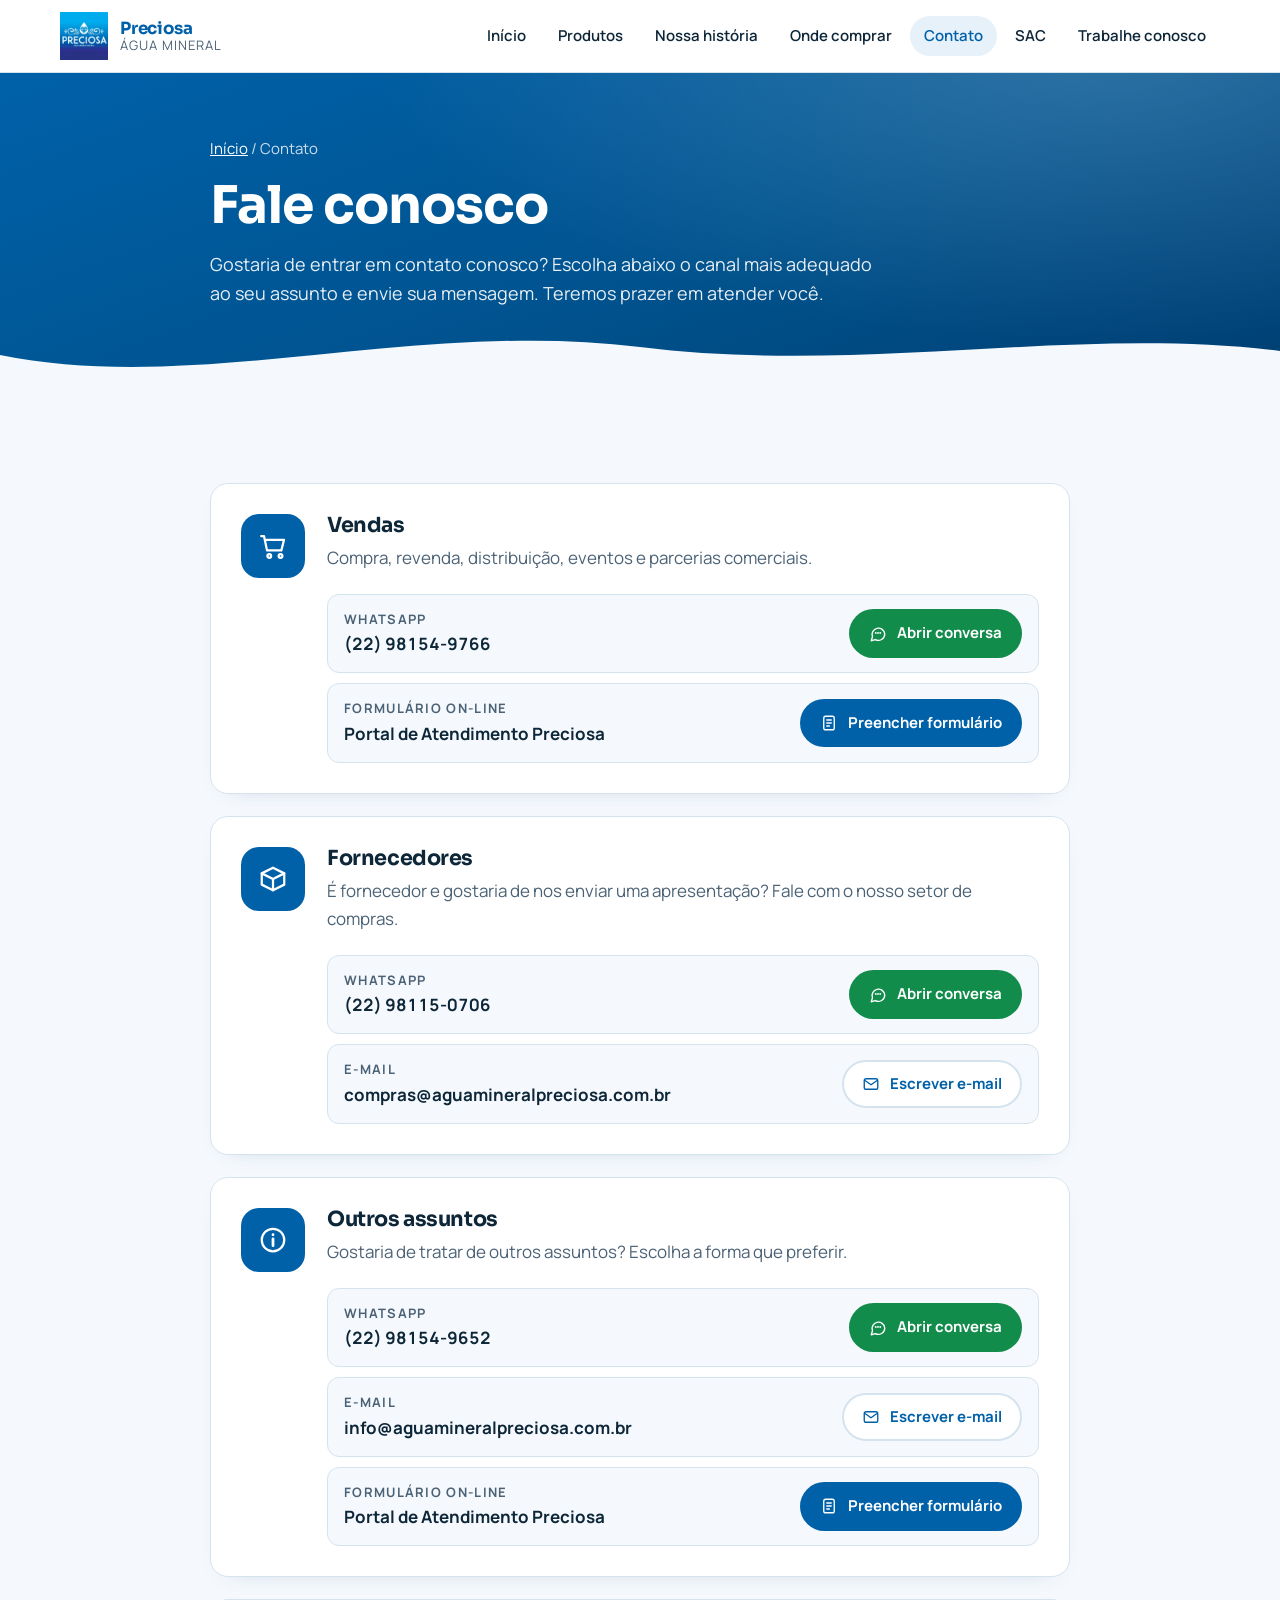
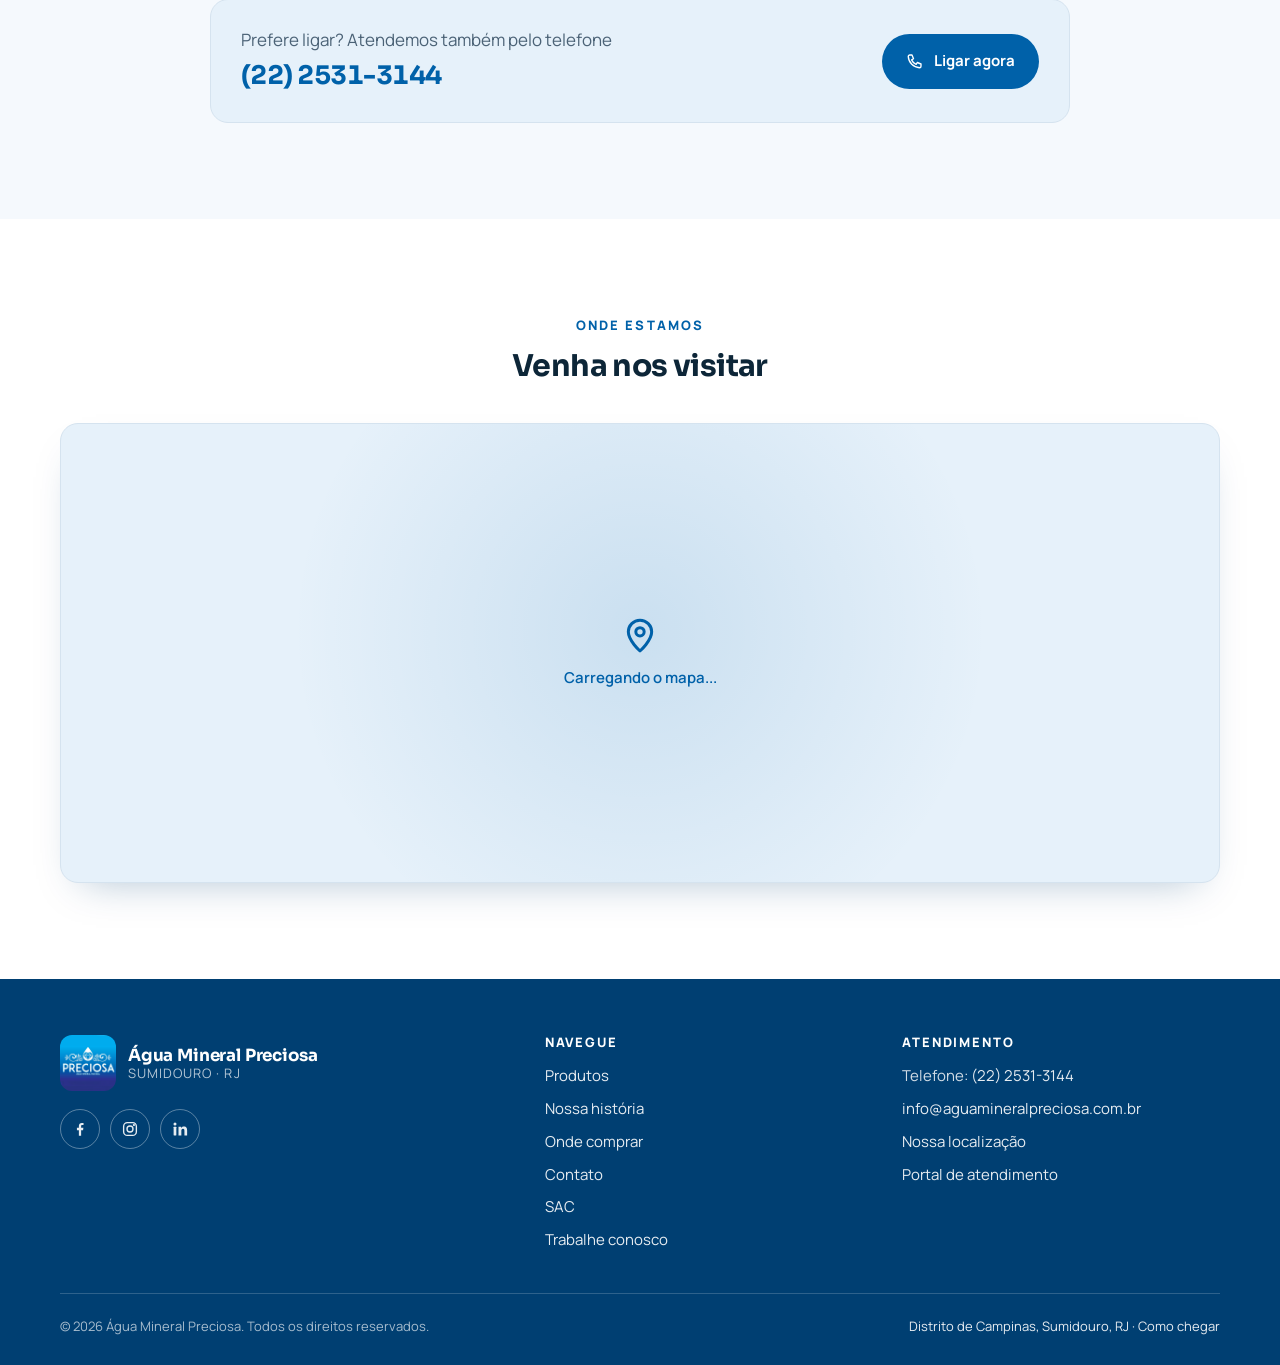
==== commit 98126501: "Adiciona a página Onde comprar com o mapa das lojas - Nova página onde-comprar.html com o mapa (Goog" ====
--- a/contato.html
+++ b/contato.html
@@ -11,7 +11,7 @@
 <link rel="preconnect" href="https://fonts.googleapis.com">
 <link rel="preconnect" href="https://fonts.gstatic.com" crossorigin>
 <link rel="stylesheet" href="https://fonts.googleapis.com/css2?family=Manrope:wght@400;500;600;700;800&family=Sora:wght@600;700&display=swap">
-<link rel="stylesheet" href="assets/css/style.css?v=20261021c">
+<link rel="stylesheet" href="assets/css/style.css?v=20261021d">
 </head>
 <body>
 
@@ -25,7 +25,7 @@
     <button class="menu-botao" type="button" aria-expanded="false" aria-controls="navegacao" aria-label="Abrir menu"><svg viewBox="0 0 24 24" width="24" height="24" fill="none" stroke="currentColor" stroke-width="1.8" stroke-linecap="round" stroke-linejoin="round" aria-hidden="true"><path d="M4 7h16M4 12h16M4 17h16"/></svg></button>
     <nav class="navegacao" id="navegacao" aria-label="Menu principal">
       <ul>
-        <li><a href="index.html">Início</a></li><li><a href="index.html#produtos">Produtos</a></li><li><a href="index.html#historia">Nossa história</a></li><li><a href="contato.html" aria-current="page">Contato</a></li><li><a href="sac.html">SAC</a></li><li><a href="trabalhe-conosco.html">Trabalhe conosco</a></li>
+        <li><a href="index.html">Início</a></li><li><a href="index.html#produtos">Produtos</a></li><li><a href="index.html#historia">Nossa história</a></li><li><a href="onde-comprar.html">Onde comprar</a></li><li><a href="contato.html" aria-current="page">Contato</a></li><li><a href="sac.html">SAC</a></li><li><a href="trabalhe-conosco.html">Trabalhe conosco</a></li>
       </ul>
     </nav>
   </div>
@@ -114,6 +114,7 @@
         <ul>
           <li><a href="index.html#produtos">Produtos</a></li>
           <li><a href="index.html#historia">Nossa história</a></li>
+          <li><a href="onde-comprar.html">Onde comprar</a></li>
           <li><a href="contato.html">Contato</a></li>
           <li><a href="sac.html">SAC</a></li>
           <li><a href="trabalhe-conosco.html">Trabalhe conosco</a></li>
@@ -135,6 +136,6 @@
     </div>
   </div>
 </footer>
-<script src="assets/js/site.js?v=20261021c"></script>
+<script src="assets/js/site.js?v=20261021d"></script>
 </body>
 </html>
--- a/assets/css/style.css
+++ b/assets/css/style.css
@@ -886,3 +886,53 @@
 .local-mapa { min-height: 460px; }
 @media (max-width: 900px) { .local-mapa { min-height: 380px; } }
 @media (max-width: 600px) { .local-mapa { min-height: 320px; } }
+
+/* ---------- Onde comprar ---------- */
+.mapa-lojas { max-width: 1100px; margin-inline: auto; }
+.mapa-lojas .local-mapa { min-height: 600px; background-color: var(--branco); }
+.mapa-nota { margin-top: 14px; font-size: var(--t-sm); color: var(--tinta-suave); text-align: center; }
+.mapa-nota a { font-weight: 700; white-space: nowrap; }
+.mapa-lojas + .telefone-faixa { max-width: 1100px; margin-top: 32px; }
+@media (max-width: 900px) { .mapa-lojas .local-mapa { min-height: 480px; } }
+@media (max-width: 600px) { .mapa-lojas .local-mapa { min-height: 440px; } }
+
+.aviso-lojas {
+  display: flex;
+  align-items: center;
+  gap: 16px;
+  margin-top: 28px;
+  padding: 18px 22px;
+  border-radius: var(--raio);
+  border: 1px solid var(--linha);
+  background: var(--azul-nevoa);
+  color: var(--tinta);
+  text-decoration: none;
+  transition: border-color .2s, background-color .2s;
+}
+.aviso-lojas:hover { border-color: var(--azul); background: var(--azul-claro); }
+.aviso-lojas .icone {
+  width: 46px; height: 46px; flex: none;
+  border-radius: 14px; background: var(--azul); color: var(--branco);
+  display: grid; place-items: center;
+}
+.aviso-lojas .icone svg { width: 24px; height: 24px; }
+.aviso-lojas > span:nth-child(2) { flex: 1; min-width: 0; color: var(--tinta-suave); }
+.aviso-lojas strong { color: var(--tinta); margin-right: 4px; }
+.aviso-lojas > svg { width: 20px; height: 20px; color: var(--azul); flex: none; }
+
+/* Menu com sete itens: recolhe mais cedo */
+@media (max-width: 1080px) {
+  .menu-botao { display: grid; }
+  .navegacao {
+    position: absolute; left: 0; right: 0; top: 100%;
+    background: var(--branco);
+    border-bottom: 1px solid var(--linha);
+    box-shadow: var(--sombra);
+    padding-block: 8px 16px;
+    padding-left: max(16px, env(safe-area-inset-left, 0px));
+    padding-right: max(16px, env(safe-area-inset-right, 0px));
+  }
+  .navegacao ul { flex-direction: column; align-items: stretch; }
+  .navegacao a { padding: 12px 16px; border-radius: 12px; font-size: var(--t-md); }
+  .js .navegacao:not(.aberta) { display: none; }
+}
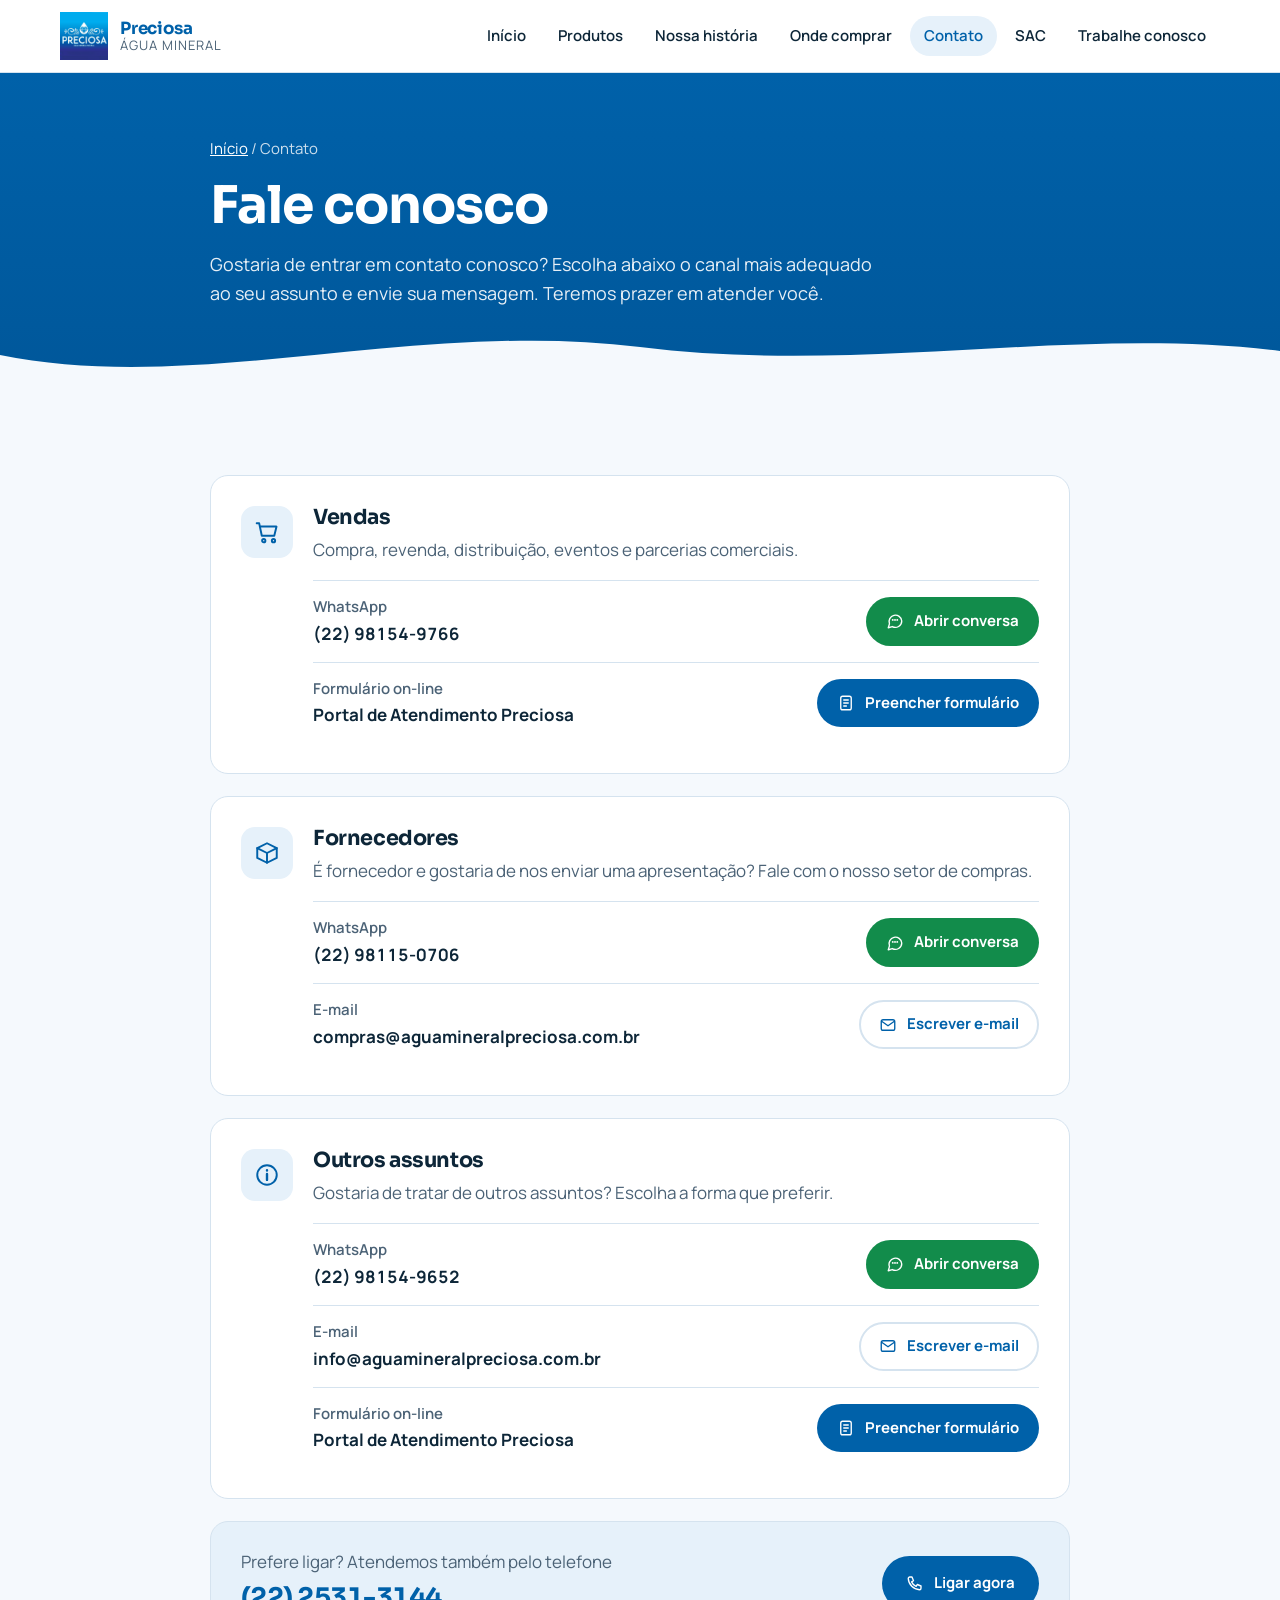
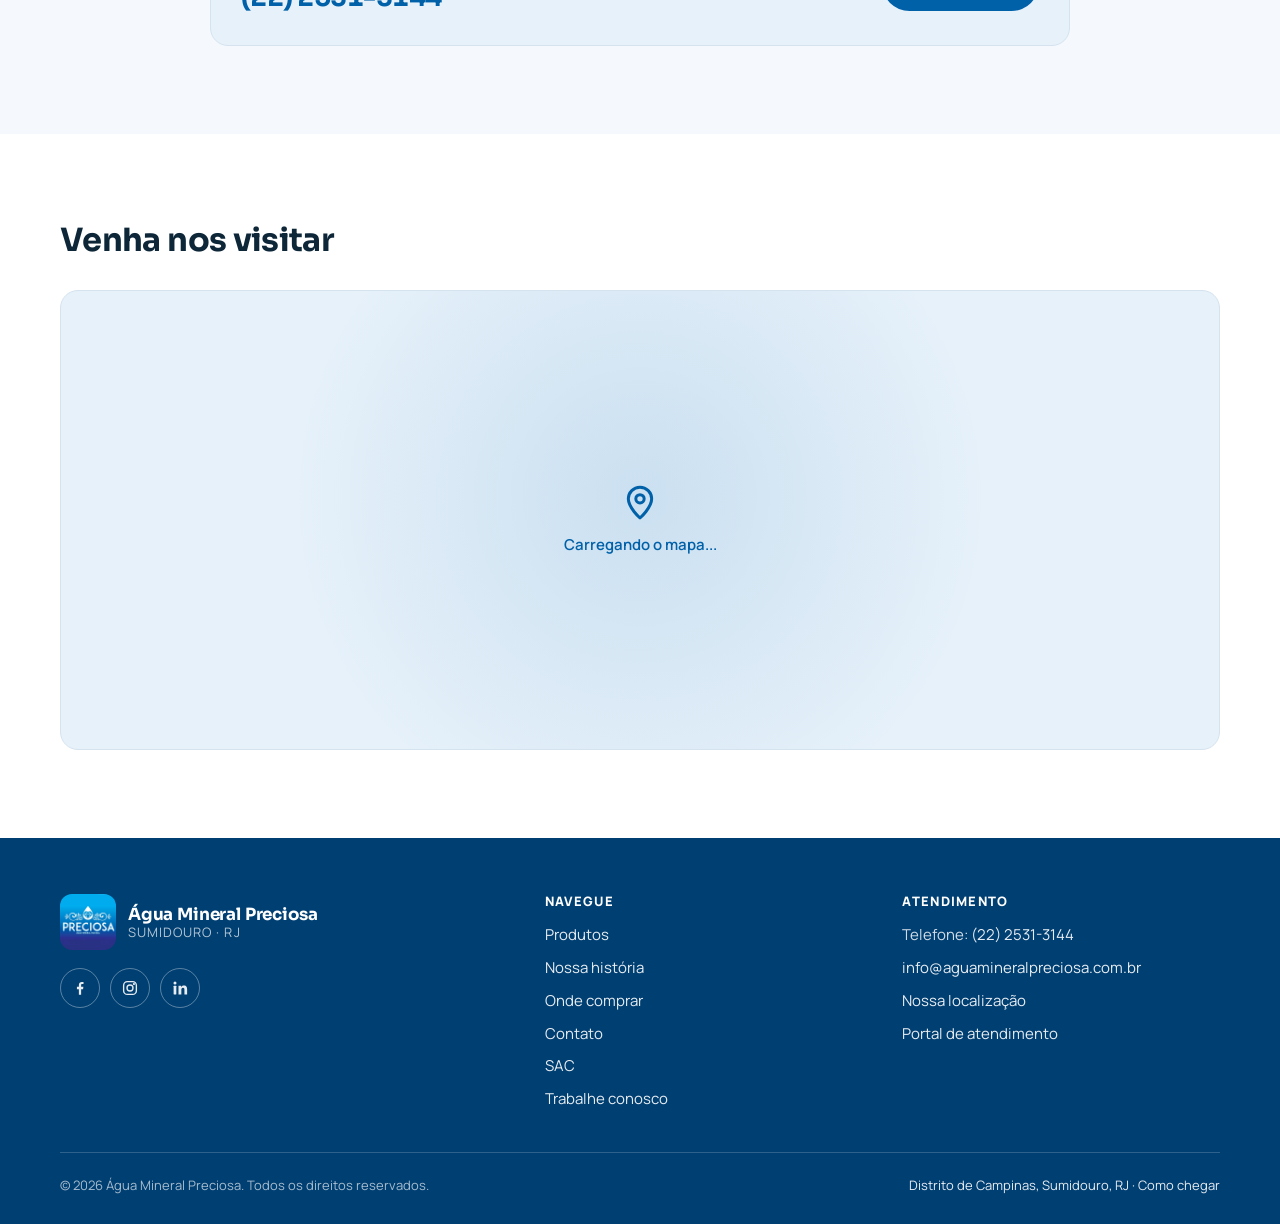
==== commit 2eb3b186: "Revisão visual, tempo de empresa e menu sem destaque - Números: "18 anos / Fundada em 15 de março de" ====
--- a/contato.html
+++ b/contato.html
@@ -11,7 +11,7 @@
 <link rel="preconnect" href="https://fonts.googleapis.com">
 <link rel="preconnect" href="https://fonts.gstatic.com" crossorigin>
 <link rel="stylesheet" href="https://fonts.googleapis.com/css2?family=Manrope:wght@400;500;600;700;800&family=Sora:wght@600;700&display=swap">
-<link rel="stylesheet" href="assets/css/style.css?v=20261021d">
+<link rel="stylesheet" href="assets/css/style.css?v=20261023a">
 </head>
 <body>
 
@@ -33,7 +33,7 @@
 <main id="conteudo">
 
 <section class="faixa-azul topo-interno">
-  <div class="bolhas" aria-hidden="true"><span></span><span></span><span></span><span></span><span></span><span></span></div>
+  
   <div class="envoltorio">
     <nav class="trilha-nav" aria-label="Você está em"><a href="index.html">Início</a> / Contato</nav>
     <h1>Fale conosco</h1>
@@ -84,8 +84,7 @@
 </section>
 <section class="secao" id="localizacao" aria-labelledby="titulo-local">
   <div class="envoltorio">
-    <div class="cabeca-secao centro">
-      <span class="rotulo">Onde estamos</span>
+    <div class="cabeca-secao">
       <h2 id="titulo-local">Venha nos visitar</h2>
     </div>
     <div class="local">
@@ -136,6 +135,6 @@
     </div>
   </div>
 </footer>
-<script src="assets/js/site.js?v=20261021d"></script>
+<script src="assets/js/site.js?v=20261023a"></script>
 </body>
 </html>
--- a/assets/css/style.css
+++ b/assets/css/style.css
@@ -936,3 +936,81 @@
   .navegacao a { padding: 12px 16px; border-radius: 12px; font-size: var(--t-md); }
   .js .navegacao:not(.aberta) { display: none; }
 }
+
+/* =====================================================================
+   Revisão visual (23/10/2026): menos efeitos, menos sombras, mais calma.
+   Estas regras vêm por último e substituem as anteriores.
+   ===================================================================== */
+:root { --sombra: 0 1px 2px rgba(13, 38, 56, .06), 0 8px 24px -16px rgba(13, 38, 56, .18); }
+
+.botao:hover { transform: none; }
+.botao-claro { box-shadow: none; }
+
+.faixa-azul { background: linear-gradient(180deg, var(--azul) 0%, #00579a 100%); }
+.hero .envoltorio { padding-block: 80px 32px; }
+.hero h1 { margin-top: 0; letter-spacing: -0.025em; }
+.hero h1 em { color: #cfe6f8; }
+.hero-logo .moldura {
+  box-shadow: 0 20px 40px -24px rgba(0, 20, 40, .5);
+  padding: 14px;
+}
+
+.numeros ul { box-shadow: var(--sombra); }
+.numeros strong small { font-size: 1rem; margin-left: 6px; font-weight: 600; letter-spacing: 0; }
+
+.secao { padding-block: 88px; }
+.cabeca-secao { gap: 10px; margin-bottom: 32px; }
+.cabeca-secao h2 { font-size: clamp(1.6rem, 1.2rem + 1.2vw, 2rem); }
+
+.carrossel-janela { box-shadow: none; }
+.aviso-lojas { background: var(--branco); }
+
+/* História: título à esquerda, texto à direita */
+.historia { grid-template-columns: minmax(0, .8fr) minmax(0, 1.2fr); gap: 64px; }
+.historia-titulo { display: flex; flex-direction: column; gap: 20px; position: sticky; top: calc(env(safe-area-inset-top, 0px) + 104px); }
+.historia-titulo h2 { font-size: clamp(1.6rem, 1.2rem + 1.2vw, 2rem); }
+.historia-destaque {
+  font-family: var(--fonte-display);
+  font-size: 1.15rem;
+  line-height: 1.5;
+  color: var(--azul);
+  max-width: 22em;
+}
+.historia-texto { gap: 16px; }
+.historia-texto p:first-of-type { font-size: inherit; color: var(--tinta-suave); }
+
+/* Atalhos e cartões sem saltos */
+.atalho:hover { transform: none; box-shadow: none; border-color: var(--azul); }
+.atalho:hover .ir svg { transform: none; }
+
+.local-mapa { box-shadow: none; }
+
+/* Páginas de atendimento: canais em lista simples */
+.canal { box-shadow: none; gap: 20px; }
+.canal .icone { width: 52px; height: 52px; border-radius: 14px; background: var(--azul-claro); color: var(--azul); }
+.canal .icone svg { width: 26px; height: 26px; }
+.canal { grid-template-columns: 52px minmax(0, 1fr); }
+.vias { margin-top: 10px; gap: 0; }
+.via {
+  background: none;
+  border: 0;
+  border-top: 1px solid var(--linha);
+  border-radius: 0;
+  padding: 14px 0;
+}
+.via-info small { text-transform: none; letter-spacing: 0; font-weight: 600; font-size: var(--t-sm); }
+.dicas { border: 1px solid var(--linha); background: var(--branco); }
+
+.rodape h2 { letter-spacing: .1em; }
+
+@media (max-width: 900px) {
+  .historia { grid-template-columns: 1fr; gap: 24px; }
+  .historia-titulo { position: static; }
+}
+@media (max-width: 600px) {
+  .hero .envoltorio { padding-block: 40px 8px; }
+  .secao { padding-block: 60px; }
+  .canal { grid-template-columns: 1fr; }
+  .via .botao { width: 100%; }
+}
+.numeros strong span { font-size: inherit; color: inherit; line-height: inherit; }
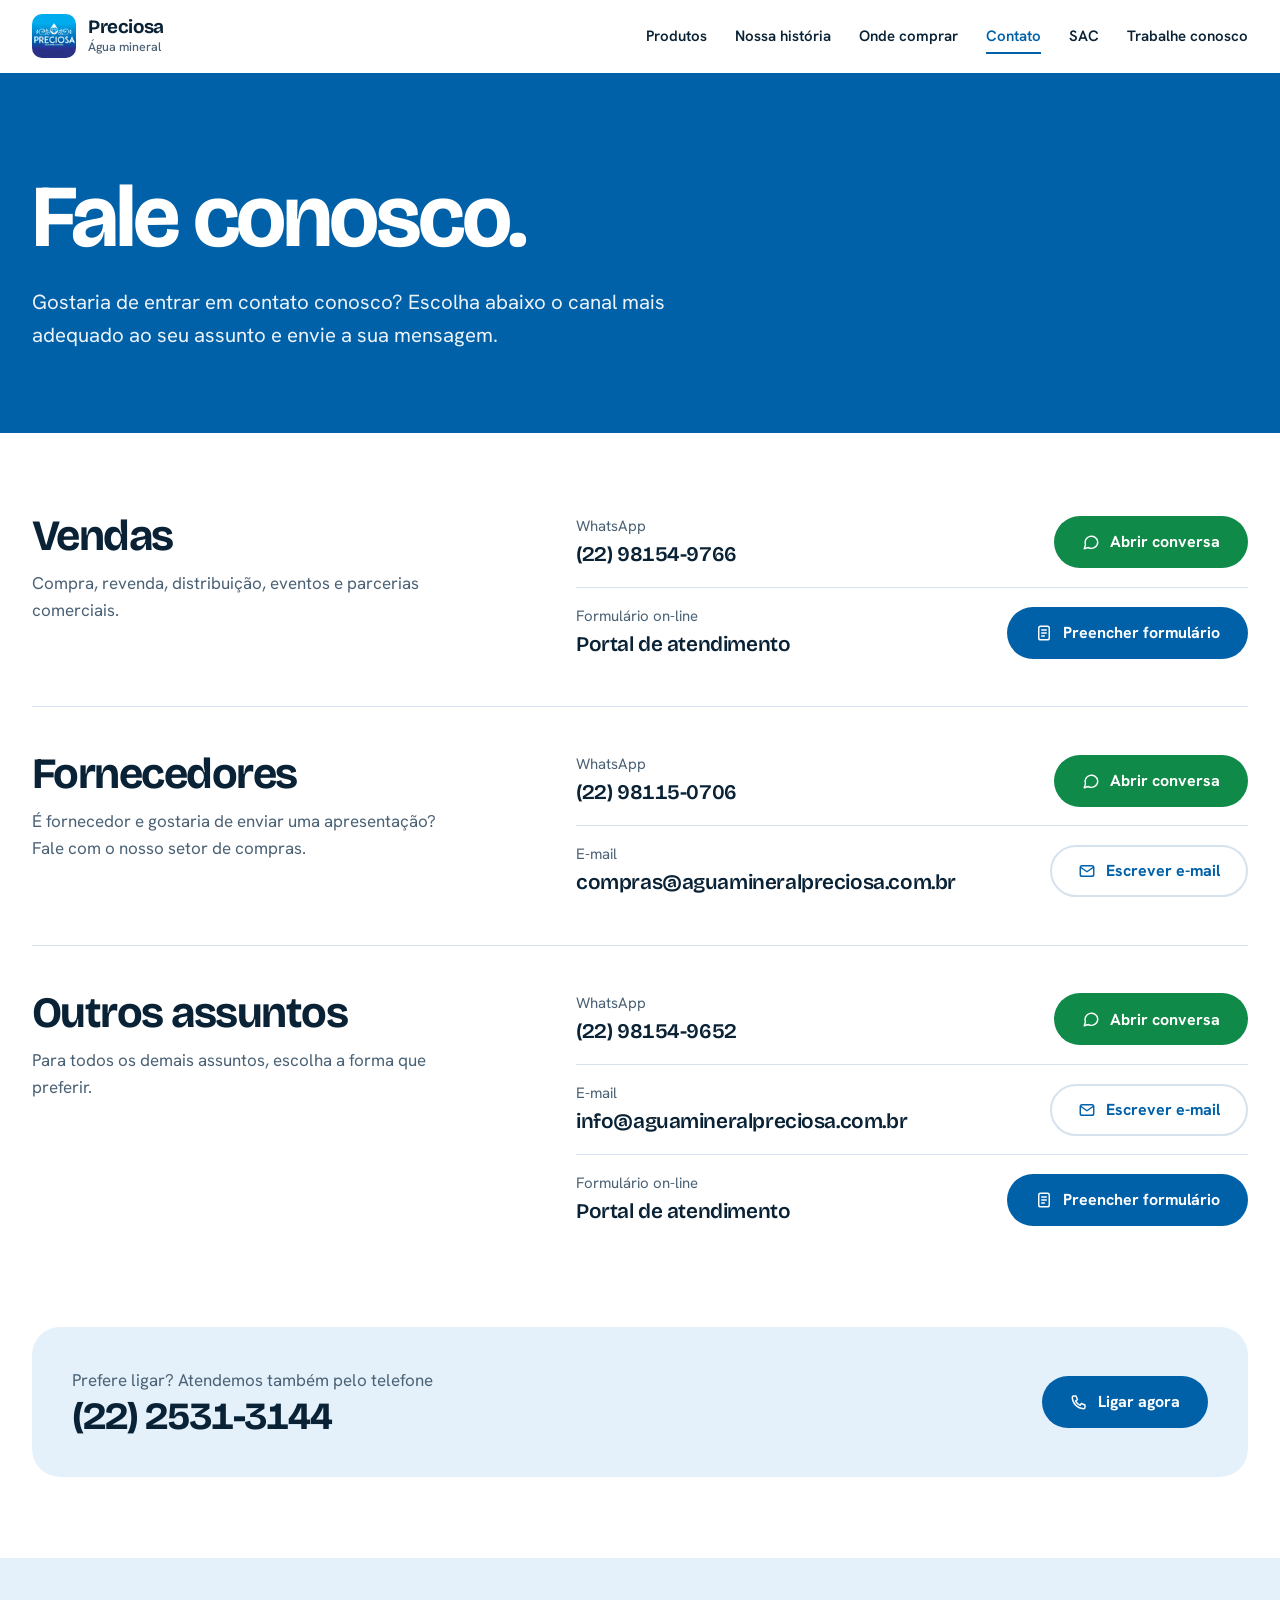
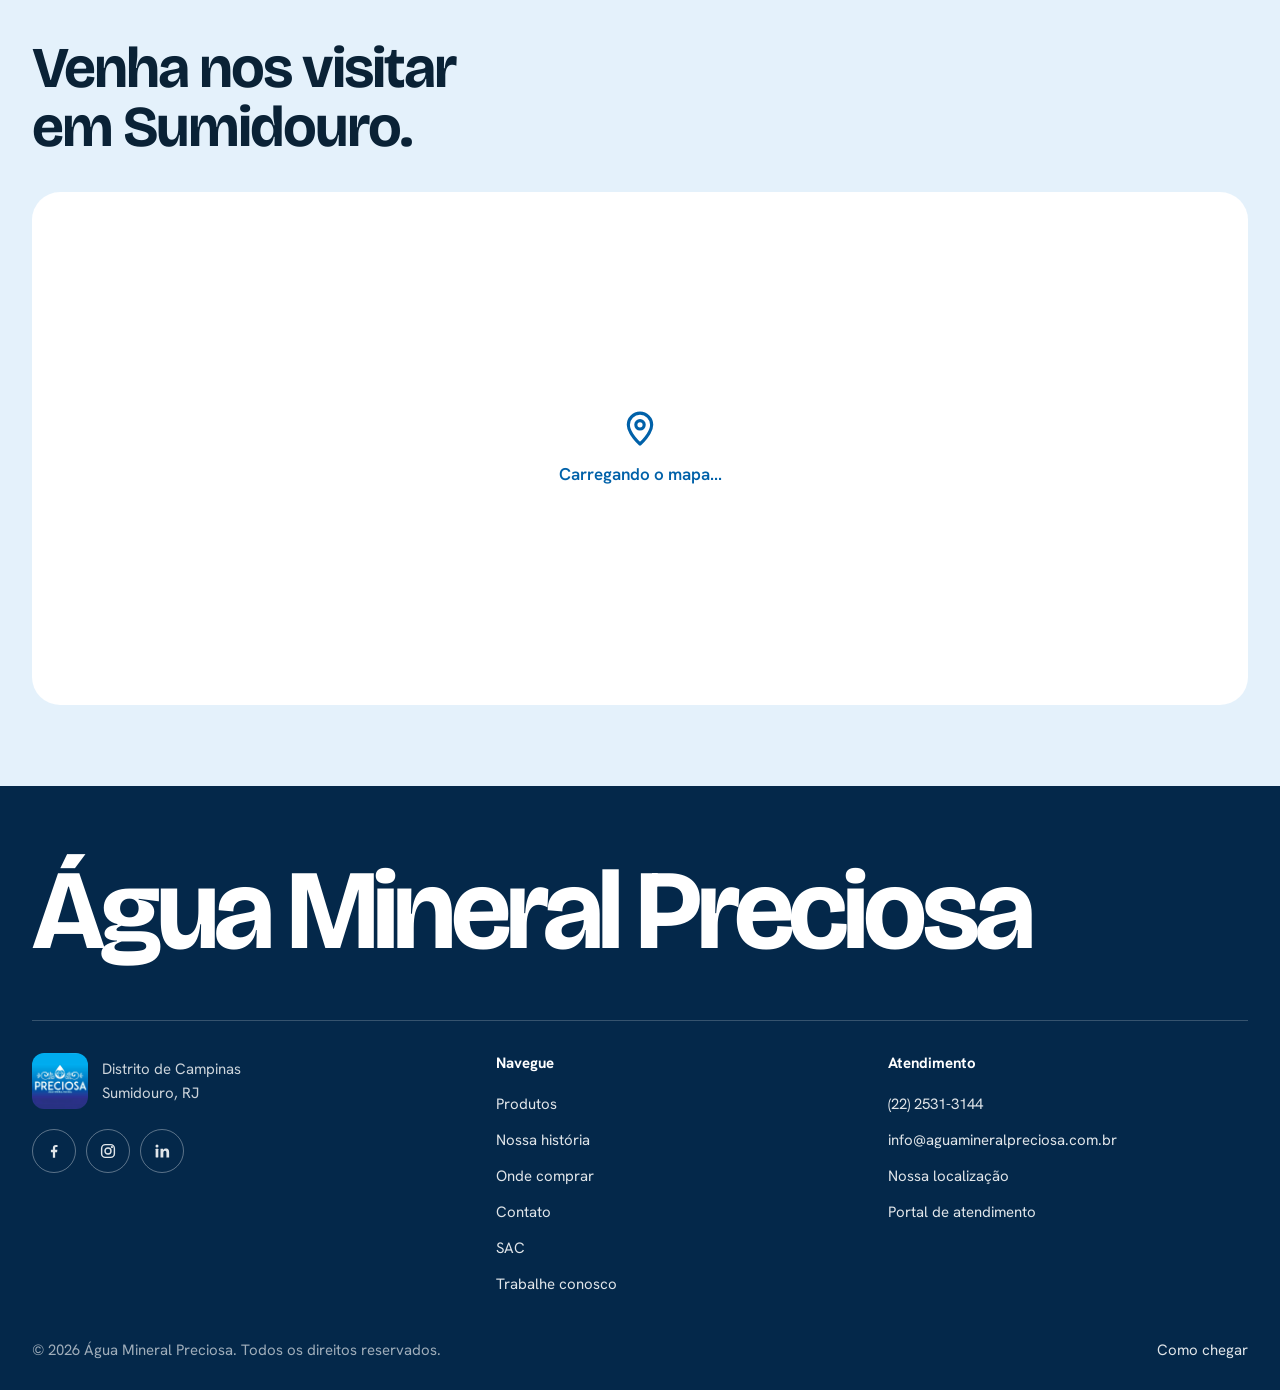
==== commit 646082c2: "Remodela o site: uma seção por tela, fotos reais e nova tipografia - Abertura em azul com título gra" ====
--- a/contato.html
+++ b/contato.html
@@ -7,106 +7,91 @@
 <meta name="claude:viewport-fit-sides" content="cover">
 <meta name="description" content="Canais de contato da Água Mineral Preciosa: vendas, fornecedores e outros assuntos.">
 <meta name="theme-color" content="#0061a9">
+<meta property="og:type" content="website">
+<meta property="og:locale" content="pt_BR">
+<meta property="og:site_name" content="Água Mineral Preciosa">
+<meta property="og:title" content="Contato | Água Mineral Preciosa">
+<meta property="og:description" content="Canais de contato da Água Mineral Preciosa: vendas, fornecedores e outros assuntos.">
+<meta property="og:image" content="assets/img/logo.png">
 <link rel="icon" href="assets/img/logo.png">
-<link rel="preconnect" href="https://fonts.googleapis.com">
-<link rel="preconnect" href="https://fonts.gstatic.com" crossorigin>
-<link rel="stylesheet" href="https://fonts.googleapis.com/css2?family=Manrope:wght@400;500;600;700;800&family=Sora:wght@600;700&display=swap">
-<link rel="stylesheet" href="assets/css/style.css?v=20261023a">
+<link rel="preload" href="assets/fonts/bricolage-grotesque.woff" as="font" type="font/woff" crossorigin>
+<link rel="preload" href="assets/fonts/hanken-grotesk.woff" as="font" type="font/woff" crossorigin>
+<link rel="stylesheet" href="assets/css/style.css?v=20261109a">
 </head>
 <body>
 
 <a class="pular" href="#conteudo">Pular para o conteúdo</a>
 <header class="cabecalho">
-  <div class="envoltorio">
+  <div class="caixa">
     <a class="marca" href="index.html" aria-label="Água Mineral Preciosa, página inicial">
-      <span class="marca-icone" data-imagem><img src="assets/img/logo.png" alt="" width="48" height="48"><svg class="gota" viewBox="0 0 64 64" width="48" height="48" aria-hidden="true"><path d="M32 5C32 5 13 28 13 41a19 19 0 0 0 38 0C51 28 32 5 32 5z" fill="#0061a9"/><path d="M24 40a8 8 0 0 0 8 8" fill="none" stroke="#ffffff" stroke-width="3.2" stroke-linecap="round"/></svg></span>
-      <span class="marca-texto"><strong>Preciosa</strong><span>Água Mineral</span></span>
+      <img src="assets/img/logo.png" alt="" width="44" height="44">
+      <span class="marca-nome">Preciosa<small>Água mineral</small></span>
     </a>
-    <button class="menu-botao" type="button" aria-expanded="false" aria-controls="navegacao" aria-label="Abrir menu"><svg viewBox="0 0 24 24" width="24" height="24" fill="none" stroke="currentColor" stroke-width="1.8" stroke-linecap="round" stroke-linejoin="round" aria-hidden="true"><path d="M4 7h16M4 12h16M4 17h16"/></svg></button>
-    <nav class="navegacao" id="navegacao" aria-label="Menu principal">
-      <ul>
-        <li><a href="index.html">Início</a></li><li><a href="index.html#produtos">Produtos</a></li><li><a href="index.html#historia">Nossa história</a></li><li><a href="onde-comprar.html">Onde comprar</a></li><li><a href="contato.html" aria-current="page">Contato</a></li><li><a href="sac.html">SAC</a></li><li><a href="trabalhe-conosco.html">Trabalhe conosco</a></li>
-      </ul>
+    <button class="menu-botao" type="button" aria-expanded="false" aria-controls="navegacao" aria-label="Abrir menu"><svg class="abrir" viewBox="0 0 24 24" width="24" height="24" fill="none" stroke="currentColor" stroke-width="1.9" stroke-linecap="round" stroke-linejoin="round" aria-hidden="true"><path d="M4 8h16M4 16h16"/></svg><svg class="fechar" viewBox="0 0 24 24" width="24" height="24" fill="none" stroke="currentColor" stroke-width="1.9" stroke-linecap="round" stroke-linejoin="round" aria-hidden="true"><path d="M6 6l12 12M18 6L6 18"/></svg></button>
+    <nav class="nav" id="navegacao" aria-label="Menu principal">
+      <ul><li><a href="index.html#produtos">Produtos</a></li><li><a href="index.html#historia">Nossa história</a></li><li><a href="onde-comprar.html">Onde comprar</a></li><li><a href="contato.html" aria-current="page">Contato</a></li><li><a href="sac.html">SAC</a></li><li><a href="trabalhe-conosco.html">Trabalhe conosco</a></li></ul>
     </nav>
   </div>
 </header>
 <main id="conteudo">
 
-<section class="faixa-azul topo-interno">
-  
-  <div class="envoltorio">
-    <nav class="trilha-nav" aria-label="Você está em"><a href="index.html">Início</a> / Contato</nav>
-    <h1>Fale conosco</h1>
-    <p>Gostaria de entrar em contato conosco? Escolha abaixo o canal mais adequado ao seu assunto e envie sua mensagem. Teremos prazer em atender você.</p>
+<section class="topo fundo-azul">
+  <div class="bolhas" aria-hidden="true"><span></span><span></span><span></span><span></span><span></span><span></span></div>
+  <div class="caixa" data-entra>
+    <h1>Fale conosco.</h1>
+    <p>Gostaria de entrar em contato conosco? Escolha abaixo o canal mais adequado ao seu assunto e envie a sua mensagem.</p>
   </div>
-  <svg class="onda para-nevoa" viewBox="0 0 1440 70" preserveAspectRatio="none" aria-hidden="true"><path d="M0,38 C220,78 470,2 720,30 C970,58 1210,8 1440,34 L1440,70 L0,70 Z"/></svg>
 </section>
-<section class="secao secao-nevoa">
-  <div class="envoltorio">
-    <div class="canais">
-      <article class="canal">
-  <div class="icone"><svg viewBox="0 0 24 24" width="24" height="24" fill="none" stroke="currentColor" stroke-width="1.8" stroke-linecap="round" stroke-linejoin="round" aria-hidden="true"><circle cx="9" cy="20" r="1.5"/><circle cx="18" cy="20" r="1.5"/><path d="M2.5 4h2.3l2.4 11.5h11.5l2.1-8.5H6"/></svg></div>
-  <div class="canal-corpo">
-    <h2>Vendas</h2>
-    <p>Compra, revenda, distribuição, eventos e parcerias comerciais.</p>
-    <ul class="vias"><li class="via"><div class="via-info"><small>WhatsApp</small><span>(22) 98154-9766</span></div>
-<a class="botao botao-wpp" href="https://wa.me/5522981549766" target="_blank" rel="noopener"><svg viewBox="0 0 24 24" width="24" height="24" fill="none" stroke="currentColor" stroke-width="1.8" stroke-linecap="round" stroke-linejoin="round" aria-hidden="true"><path d="M21 12a8.5 8.5 0 0 1-12.6 7.4L3 21l1.6-5.2A8.5 8.5 0 1 1 21 12z"/><path d="M9 10.5h.01M12 10.5h.01M15 10.5h.01" stroke-width="2.6"/></svg>Abrir conversa</a></li><li class="via"><div class="via-info"><small>Formulário on-line</small><span>Portal de Atendimento Preciosa</span></div>
-<a class="botao botao-azul" href="https://portal.aguamineralpreciosa.com.br/#/vendas" target="_blank" rel="noopener"><svg viewBox="0 0 24 24" width="24" height="24" fill="none" stroke="currentColor" stroke-width="1.8" stroke-linecap="round" stroke-linejoin="round" aria-hidden="true"><rect x="5" y="3" width="14" height="18" rx="2.5"/><path d="M9 8h6M9 12h6M9 16h3.5"/></svg>Preencher formulário</a></li></ul>
-  </div>
+<section class="secao">
+  <div class="caixa">
+    <article class="canal">
+  <div class="canal-intro"><h2>Vendas</h2><p>Compra, revenda, distribuição, eventos e parcerias comerciais.</p></div>
+  <ul class="vias"><li class="via"><div class="via-info"><small>WhatsApp</small><span>(22) 98154-9766</span></div>
+<a class="botao botao-wpp" href="https://wa.me/5522981549766" target="_blank" rel="noopener"><svg viewBox="0 0 24 24" width="24" height="24" fill="none" stroke="currentColor" stroke-width="1.9" stroke-linecap="round" stroke-linejoin="round" aria-hidden="true"><path d="M21 12a8.5 8.5 0 0 1-12.6 7.4L3 21l1.6-5.2A8.5 8.5 0 1 1 21 12z"/></svg>Abrir conversa</a></li><li class="via"><div class="via-info"><small>Formulário on-line</small><span>Portal de atendimento</span></div>
+<a class="botao botao-azul" href="https://portal.aguamineralpreciosa.com.br/#/vendas" target="_blank" rel="noopener"><svg viewBox="0 0 24 24" width="24" height="24" fill="none" stroke="currentColor" stroke-width="1.9" stroke-linecap="round" stroke-linejoin="round" aria-hidden="true"><rect x="5" y="3" width="14" height="18" rx="2.5"/><path d="M9 8h6M9 12h6M9 16h3.5"/></svg>Preencher formulário</a></li></ul>
 </article>
-      <article class="canal">
-  <div class="icone"><svg viewBox="0 0 24 24" width="24" height="24" fill="none" stroke="currentColor" stroke-width="1.8" stroke-linecap="round" stroke-linejoin="round" aria-hidden="true"><path d="M3 7.5l9-4.5 9 4.5v9L12 21l-9-4.5z"/><path d="M3 7.5l9 4.5 9-4.5M12 12v9"/></svg></div>
-  <div class="canal-corpo">
-    <h2>Fornecedores</h2>
-    <p>É fornecedor e gostaria de nos enviar uma apresentação? Fale com o nosso setor de compras.</p>
-    <ul class="vias"><li class="via"><div class="via-info"><small>WhatsApp</small><span>(22) 98115-0706</span></div>
-<a class="botao botao-wpp" href="https://wa.me/5522981150706" target="_blank" rel="noopener"><svg viewBox="0 0 24 24" width="24" height="24" fill="none" stroke="currentColor" stroke-width="1.8" stroke-linecap="round" stroke-linejoin="round" aria-hidden="true"><path d="M21 12a8.5 8.5 0 0 1-12.6 7.4L3 21l1.6-5.2A8.5 8.5 0 1 1 21 12z"/><path d="M9 10.5h.01M12 10.5h.01M15 10.5h.01" stroke-width="2.6"/></svg>Abrir conversa</a></li><li class="via"><div class="via-info"><small>E-mail</small><span>compras@aguamineralpreciosa.com.br</span></div>
-<a class="botao botao-contorno" href="mailto:compras@aguamineralpreciosa.com.br"><svg viewBox="0 0 24 24" width="24" height="24" fill="none" stroke="currentColor" stroke-width="1.8" stroke-linecap="round" stroke-linejoin="round" aria-hidden="true"><rect x="3" y="5" width="18" height="14" rx="2.5"/><path d="M3.5 7l8.5 6 8.5-6"/></svg>Escrever e-mail</a></li></ul>
-  </div>
+    <article class="canal">
+  <div class="canal-intro"><h2>Fornecedores</h2><p>É fornecedor e gostaria de enviar uma apresentação? Fale com o nosso setor de compras.</p></div>
+  <ul class="vias"><li class="via"><div class="via-info"><small>WhatsApp</small><span>(22) 98115-0706</span></div>
+<a class="botao botao-wpp" href="https://wa.me/5522981150706" target="_blank" rel="noopener"><svg viewBox="0 0 24 24" width="24" height="24" fill="none" stroke="currentColor" stroke-width="1.9" stroke-linecap="round" stroke-linejoin="round" aria-hidden="true"><path d="M21 12a8.5 8.5 0 0 1-12.6 7.4L3 21l1.6-5.2A8.5 8.5 0 1 1 21 12z"/></svg>Abrir conversa</a></li><li class="via"><div class="via-info"><small>E-mail</small><span>compras@aguamineralpreciosa.com.br</span></div>
+<a class="botao botao-linha" href="mailto:compras@aguamineralpreciosa.com.br"><svg viewBox="0 0 24 24" width="24" height="24" fill="none" stroke="currentColor" stroke-width="1.9" stroke-linecap="round" stroke-linejoin="round" aria-hidden="true"><rect x="3" y="5" width="18" height="14" rx="2.5"/><path d="M3.5 7l8.5 6 8.5-6"/></svg>Escrever e-mail</a></li></ul>
 </article>
-      <article class="canal">
-  <div class="icone"><svg viewBox="0 0 24 24" width="24" height="24" fill="none" stroke="currentColor" stroke-width="1.8" stroke-linecap="round" stroke-linejoin="round" aria-hidden="true"><circle cx="12" cy="12" r="9"/><path d="M12 11v5.5M12 7.6v.2" stroke-width="2.2"/></svg></div>
-  <div class="canal-corpo">
-    <h2>Outros assuntos</h2>
-    <p>Gostaria de tratar de outros assuntos? Escolha a forma que preferir.</p>
-    <ul class="vias"><li class="via"><div class="via-info"><small>WhatsApp</small><span>(22) 98154-9652</span></div>
-<a class="botao botao-wpp" href="https://wa.me/5522981549652" target="_blank" rel="noopener"><svg viewBox="0 0 24 24" width="24" height="24" fill="none" stroke="currentColor" stroke-width="1.8" stroke-linecap="round" stroke-linejoin="round" aria-hidden="true"><path d="M21 12a8.5 8.5 0 0 1-12.6 7.4L3 21l1.6-5.2A8.5 8.5 0 1 1 21 12z"/><path d="M9 10.5h.01M12 10.5h.01M15 10.5h.01" stroke-width="2.6"/></svg>Abrir conversa</a></li><li class="via"><div class="via-info"><small>E-mail</small><span>info@aguamineralpreciosa.com.br</span></div>
-<a class="botao botao-contorno" href="mailto:info@aguamineralpreciosa.com.br"><svg viewBox="0 0 24 24" width="24" height="24" fill="none" stroke="currentColor" stroke-width="1.8" stroke-linecap="round" stroke-linejoin="round" aria-hidden="true"><rect x="3" y="5" width="18" height="14" rx="2.5"/><path d="M3.5 7l8.5 6 8.5-6"/></svg>Escrever e-mail</a></li><li class="via"><div class="via-info"><small>Formulário on-line</small><span>Portal de Atendimento Preciosa</span></div>
-<a class="botao botao-azul" href="https://portal.aguamineralpreciosa.com.br/#/informações" target="_blank" rel="noopener"><svg viewBox="0 0 24 24" width="24" height="24" fill="none" stroke="currentColor" stroke-width="1.8" stroke-linecap="round" stroke-linejoin="round" aria-hidden="true"><rect x="5" y="3" width="14" height="18" rx="2.5"/><path d="M9 8h6M9 12h6M9 16h3.5"/></svg>Preencher formulário</a></li></ul>
-  </div>
+    <article class="canal">
+  <div class="canal-intro"><h2>Outros assuntos</h2><p>Para todos os demais assuntos, escolha a forma que preferir.</p></div>
+  <ul class="vias"><li class="via"><div class="via-info"><small>WhatsApp</small><span>(22) 98154-9652</span></div>
+<a class="botao botao-wpp" href="https://wa.me/5522981549652" target="_blank" rel="noopener"><svg viewBox="0 0 24 24" width="24" height="24" fill="none" stroke="currentColor" stroke-width="1.9" stroke-linecap="round" stroke-linejoin="round" aria-hidden="true"><path d="M21 12a8.5 8.5 0 0 1-12.6 7.4L3 21l1.6-5.2A8.5 8.5 0 1 1 21 12z"/></svg>Abrir conversa</a></li><li class="via"><div class="via-info"><small>E-mail</small><span>info@aguamineralpreciosa.com.br</span></div>
+<a class="botao botao-linha" href="mailto:info@aguamineralpreciosa.com.br"><svg viewBox="0 0 24 24" width="24" height="24" fill="none" stroke="currentColor" stroke-width="1.9" stroke-linecap="round" stroke-linejoin="round" aria-hidden="true"><rect x="3" y="5" width="18" height="14" rx="2.5"/><path d="M3.5 7l8.5 6 8.5-6"/></svg>Escrever e-mail</a></li><li class="via"><div class="via-info"><small>Formulário on-line</small><span>Portal de atendimento</span></div>
+<a class="botao botao-azul" href="https://portal.aguamineralpreciosa.com.br/#/informações" target="_blank" rel="noopener"><svg viewBox="0 0 24 24" width="24" height="24" fill="none" stroke="currentColor" stroke-width="1.9" stroke-linecap="round" stroke-linejoin="round" aria-hidden="true"><rect x="5" y="3" width="14" height="18" rx="2.5"/><path d="M9 8h6M9 12h6M9 16h3.5"/></svg>Preencher formulário</a></li></ul>
 </article>
-    </div>
-    <div class="telefone-faixa">
+    <div class="faixa-fone">
       <div><p>Prefere ligar? Atendemos também pelo telefone</p><strong>(22) 2531-3144</strong></div>
-      <a class="botao botao-azul" href="tel:+552225313144"><svg viewBox="0 0 24 24" width="24" height="24" fill="none" stroke="currentColor" stroke-width="1.8" stroke-linecap="round" stroke-linejoin="round" aria-hidden="true"><path d="M5 4h3l2 5-2.5 1.5a11 11 0 0 0 6 6L15 14l5 2v3a2 2 0 0 1-2 2A16 16 0 0 1 3 6a2 2 0 0 1 2-2z"/></svg>Ligar agora</a>
+      <a class="botao botao-azul" href="tel:+552225313144"><svg viewBox="0 0 24 24" width="24" height="24" fill="none" stroke="currentColor" stroke-width="1.9" stroke-linecap="round" stroke-linejoin="round" aria-hidden="true"><path d="M5 4h3l2 5-2.5 1.5a11 11 0 0 0 6 6L15 14l5 2v3a2 2 0 0 1-2 2A16 16 0 0 1 3 6a2 2 0 0 1 2-2z"/></svg>Ligar agora</a>
     </div>
   </div>
 </section>
-<section class="secao" id="localizacao" aria-labelledby="titulo-local">
-  <div class="envoltorio">
-    <div class="cabeca-secao">
-      <h2 id="titulo-local">Venha nos visitar</h2>
-    </div>
-    <div class="local">
-      <div class="local-mapa">
-        <div class="mapa-aviso" aria-hidden="true"><svg viewBox="0 0 24 24" width="24" height="24" fill="none" stroke="currentColor" stroke-width="1.8" stroke-linecap="round" stroke-linejoin="round" aria-hidden="true"><path d="M12 21s-7-6.2-7-11.5a7 7 0 0 1 14 0C19 14.8 12 21 12 21z"/><circle cx="12" cy="9.5" r="2.5"/></svg><span>Carregando o mapa...</span></div>
-        <iframe src="https://www.google.com/maps/embed?pb=!1m18!1m12!1m3!1d14779.612912138762!2d-42.6586987!3d-22.1677554!2m3!1f0!2f0!3f0!3m2!1i1024!2i768!4f13.1!3m3!1m2!1s0x98052f162a4851%3A0xdc856618bc1b3197!2s%C3%81gua%20Mineral%20Preciosa!5e0!3m2!1spt-BR!2sbr!4v1792597951836!5m2!1spt-BR!2sbr" title="Mapa com a localização da Água Mineral Preciosa em Sumidouro, RJ" width="600" height="450" style="border:0;" allowfullscreen="" loading="lazy" referrerpolicy="strict-origin-when-cross-origin"></iframe>
+
+<section class="tela fundo-agua visita" id="localizacao" aria-labelledby="titulo-local">
+  <div class="caixa" style="display:flex;flex-direction:column;flex:1">
+    <h2 id="titulo-local">Venha nos visitar em Sumidouro.</h2>
+    <div class="mapa ">
+        <div class="mapa-aviso" aria-hidden="true"><svg viewBox="0 0 24 24" width="24" height="24" fill="none" stroke="currentColor" stroke-width="1.9" stroke-linecap="round" stroke-linejoin="round" aria-hidden="true"><path d="M12 21s-7-6.2-7-11.5a7 7 0 0 1 14 0C19 14.8 12 21 12 21z"/><circle cx="12" cy="9.5" r="2.5"/></svg><span>Carregando o mapa...</span></div>
+        <iframe src="https://www.google.com/maps/embed?pb=!1m18!1m12!1m3!1d14779.612912138762!2d-42.6586987!3d-22.1677554!2m3!1f0!2f0!3f0!3m2!1i1024!2i768!4f13.1!3m3!1m2!1s0x98052f162a4851%3A0xdc856618bc1b3197!2s%C3%81gua%20Mineral%20Preciosa!5e0!3m2!1spt-BR!2sbr!4v1792597951836!5m2!1spt-BR!2sbr" title="Mapa com a localização da Água Mineral Preciosa em Sumidouro, RJ" width="640" height="480" style="border:0;" allowfullscreen="" loading="lazy" referrerpolicy="strict-origin-when-cross-origin"></iframe>
       </div>
-    </div>
   </div>
 </section>
 
 </main>
 
 <footer class="rodape">
-  <div class="envoltorio">
+  <div class="caixa">
+    <p class="rodape-nome">Água Mineral Preciosa</p>
     <div class="rodape-grade">
-      <div class="rodape-sobre">
-        <a class="marca" href="index.html" aria-label="Água Mineral Preciosa, página inicial">
-          <span class="marca-icone" data-imagem><img src="assets/img/logo.png" alt="" width="56" height="56"><svg class="gota" viewBox="0 0 64 64" width="48" height="48" aria-hidden="true"><path d="M32 5C32 5 13 28 13 41a19 19 0 0 0 38 0C51 28 32 5 32 5z" fill="#0061a9"/><path d="M24 40a8 8 0 0 0 8 8" fill="none" stroke="#ffffff" stroke-width="3.2" stroke-linecap="round"/></svg></span>
-          <span class="marca-texto"><strong>Água Mineral Preciosa</strong><span>Sumidouro · RJ</span></span>
-        </a>
-        <div class="rodape-redes"><a href="https://www.facebook.com/aguamineralpreciosa/" target="_blank" rel="noopener" aria-label="Facebook"><svg viewBox="0 0 24 24" width="24" height="24" fill="currentColor" aria-hidden="true"><path d="M13.5 21v-7.5h2.6l.4-3.2h-3V8.4c0-.9.3-1.6 1.6-1.6h1.6V4c-.3 0-1.2-.1-2.3-.1-2.3 0-3.9 1.4-3.9 4v2.4H7.9v3.2h2.6V21z"/></svg></a><a href="https://www.instagram.com/aguamineralpreciosa/" target="_blank" rel="noopener" aria-label="Instagram"><svg viewBox="0 0 24 24" width="24" height="24" fill="none" stroke="currentColor" stroke-width="1.8" stroke-linecap="round" stroke-linejoin="round" aria-hidden="true"><rect x="3.5" y="3.5" width="17" height="17" rx="5"/><circle cx="12" cy="12" r="4"/><circle cx="17.2" cy="6.8" r=".6" fill="currentColor"/></svg></a><a href="https://www.linkedin.com/company/%C3%A1gua-mineral-preciosa" target="_blank" rel="noopener" aria-label="LinkedIn"><svg viewBox="0 0 24 24" width="24" height="24" fill="currentColor" aria-hidden="true"><rect x="3.5" y="9" width="3.6" height="11.5" rx=".5"/><circle cx="5.3" cy="5.3" r="2"/><path d="M10 9h3.4v1.6c.6-1 1.9-1.9 3.8-1.9 3.6 0 4.3 2.4 4.3 5.4v6.4h-3.6v-5.7c0-1.4 0-3.1-1.9-3.1s-2.2 1.5-2.2 3v5.8H10z"/></svg></a></div>
+      <div>
+        <div class="rodape-marca">
+          <img src="assets/img/logo.png" alt="" width="56" height="56">
+          <span>Distrito de Campinas<br>Sumidouro, RJ</span>
+        </div>
+        <div class="rodape-redes"><a href="https://www.facebook.com/aguamineralpreciosa/" target="_blank" rel="noopener" aria-label="Facebook"><svg viewBox="0 0 24 24" width="24" height="24" fill="currentColor" aria-hidden="true"><path d="M13.5 21v-7.5h2.6l.4-3.2h-3V8.4c0-.9.3-1.6 1.6-1.6h1.6V4c-.3 0-1.2-.1-2.3-.1-2.3 0-3.9 1.4-3.9 4v2.4H7.9v3.2h2.6V21z"/></svg></a><a href="https://www.instagram.com/aguamineralpreciosa/" target="_blank" rel="noopener" aria-label="Instagram"><svg viewBox="0 0 24 24" width="24" height="24" fill="none" stroke="currentColor" stroke-width="1.9" stroke-linecap="round" stroke-linejoin="round" aria-hidden="true"><rect x="3.5" y="3.5" width="17" height="17" rx="5"/><circle cx="12" cy="12" r="4"/><circle cx="17.2" cy="6.8" r=".6" fill="currentColor"/></svg></a><a href="https://www.linkedin.com/company/%C3%A1gua-mineral-preciosa" target="_blank" rel="noopener" aria-label="LinkedIn"><svg viewBox="0 0 24 24" width="24" height="24" fill="currentColor" aria-hidden="true"><rect x="3.5" y="9" width="3.6" height="11.5" rx=".5"/><circle cx="5.3" cy="5.3" r="2"/><path d="M10 9h3.4v1.6c.6-1 1.9-1.9 3.8-1.9 3.6 0 4.3 2.4 4.3 5.4v6.4h-3.6v-5.7c0-1.4 0-3.1-1.9-3.1s-2.2 1.5-2.2 3v5.8H10z"/></svg></a></div>
       </div>
       <div>
         <h2>Navegue</h2>
@@ -122,7 +107,7 @@
       <div>
         <h2>Atendimento</h2>
         <ul>
-          <li>Telefone: <a href="tel:+552225313144">(22) 2531-3144</a></li>
+          <li><a href="tel:+552225313144">(22) 2531-3144</a></li>
           <li><a href="mailto:info@aguamineralpreciosa.com.br">info@aguamineralpreciosa.com.br</a></li>
           <li><a href="https://maps.app.goo.gl/1JVVENBnwkjkBkMn6" target="_blank" rel="noopener">Nossa localização</a></li>
           <li><a href="https://portal.aguamineralpreciosa.com.br" target="_blank" rel="noopener">Portal de atendimento</a></li>
@@ -131,10 +116,11 @@
     </div>
     <div class="rodape-base">
       <span>© <span data-ano>2026</span> Água Mineral Preciosa. Todos os direitos reservados.</span>
-      <a href="https://www.google.com/maps/dir/?api=1&destination=-22.1645905,-42.6588472" target="_blank" rel="noopener">Distrito de Campinas, Sumidouro, RJ · Como chegar</a>
+      <a href="https://www.google.com/maps/dir/?api=1&destination=-22.1645905,-42.6588472" target="_blank" rel="noopener">Como chegar</a>
     </div>
   </div>
 </footer>
-<script src="assets/js/site.js?v=20261023a"></script>
+
+<script src="assets/js/site.js?v=20261109a"></script>
 </body>
 </html>
--- a/assets/css/style.css
+++ b/assets/css/style.css
@@ -1,55 +1,64 @@
-/* Água Mineral Preciosa
-   Layout: faixas de largura total (azul e branco) com conteúdo centralizado em 1160px,
-   ondas suaves separando as faixas e bolhas discretas como detalhe de marca.
-   Tema único e claro, por escolha: identidade azul #0061a9 sobre branco. */
+/* Água Mineral Preciosa · remodelagem de novembro de 2026
+   Conceito: uma seção por tela. Azul da marca em faixas inteiras, branco no restante,
+   fotos reais dos produtos em tamanho grande e tipografia de título com personalidade.
+   Bordas esquerda e direita iguais em todas as seções (classe .caixa). */
+
+@font-face {
+  font-family: "Bricolage Grotesque";
+  src: url("../fonts/bricolage-grotesque.woff") format("woff");
+  font-weight: 500 800;
+  font-display: swap;
+}
+@font-face {
+  font-family: "Hanken Grotesk";
+  src: url("../fonts/hanken-grotesk.woff") format("woff");
+  font-weight: 400 700;
+  font-display: swap;
+}
 
 :root {
   --azul: #0061a9;
-  --azul-profundo: #003f72;
-  --azul-medio: #2b84c6;
-  --azul-claro: #e6f1fa;
-  --azul-nevoa: #f5f9fd;
+  --azul-forte: #004f8c;
+  --noite: #04284a;
+  --agua: #e4f1fb;
+  --papel: #fcfcfc;
   --branco: #ffffff;
-  --tinta: #0d2638;
-  --tinta-suave: #4b6276;
-  --linha: #d5e3ef;
-  --verde-wpp: #128c4b;
-
-  --fonte-display: "Sora", "Segoe UI", system-ui, -apple-system, sans-serif;
-  --fonte-texto: "Manrope", "Segoe UI", system-ui, -apple-system, sans-serif;
-
-  --t-xs: 0.8125rem;
-  --t-sm: 0.9375rem;
-  --t-md: 1.0625rem;
-  --t-lg: 1.375rem;
-  --t-xl: 1.875rem;
-  --t-2xl: clamp(2rem, 1.4rem + 2.6vw, 3.25rem);
-
-  --raio: 18px;
-  --raio-sm: 12px;
-  --sombra: 0 18px 40px -22px rgba(0, 63, 114, 0.35);
-  --largura: 1160px;
+  --tinta: #0a2236;
+  --tinta-2: #4a6175;
+  --linha: #d6e2ed;
+  --gas: #ef8a22;
+  --wpp: #0f8a48;
+
+  --titulo: "Bricolage Grotesque", "Segoe UI", system-ui, sans-serif;
+  --texto: "Hanken Grotesk", "Segoe UI", system-ui, sans-serif;
+
+  --t-h1: clamp(2.6rem, 1.2rem + 5.4vw, 5.6rem);
+  --t-h2: clamp(2rem, 1.1rem + 3.2vw, 3.6rem);
+  --t-h3: clamp(1.3rem, 1.1rem + .7vw, 1.7rem);
+  --t-lead: clamp(1.06rem, 1rem + .35vw, 1.3rem);
+  --t-base: 1.0625rem;
+  --t-peq: .9375rem;
+
+  --cab: 72px;
+  --largura: 1240px;
+  --raio: 28px;
+  --raio-p: 14px;
+  --suave: cubic-bezier(.22, .8, .24, 1);
   color-scheme: light;
 }
 
 *, *::before, *::after { box-sizing: border-box; }
-
-html { scroll-behavior: smooth; }
-@media (prefers-reduced-motion: reduce) {
-  html { scroll-behavior: auto; }
-  *, *::before, *::after { animation: none !important; transition: none !important; }
-}
-
+html { scroll-behavior: smooth; scroll-padding-top: var(--cab); }
 body {
   margin: 0;
   background: var(--branco);
   color: var(--tinta);
-  font-family: var(--fonte-texto);
-  font-size: var(--t-md);
-  line-height: 1.65;
+  font-family: var(--texto);
+  font-size: var(--t-base);
+  line-height: 1.6;
   -webkit-font-smoothing: antialiased;
-}
-
+  text-rendering: optimizeLegibility;
+}
 body::before {
   content: "";
   position: fixed;
@@ -58,959 +67,488 @@
   z-index: 60;
   background: var(--branco);
 }
-
 img { max-width: 100%; display: block; }
-a { color: var(--azul); }
-:focus-visible { outline: 3px solid var(--azul-medio); outline-offset: 3px; border-radius: 6px; }
-
+a { color: var(--azul); text-underline-offset: .18em; }
+p { margin: 0; }
 h1, h2, h3 {
-  font-family: var(--fonte-display);
-  color: var(--tinta);
-  line-height: 1.15;
-  letter-spacing: -0.02em;
+  margin: 0;
+  font-family: var(--titulo);
+  font-weight: 700;
+  line-height: 1.02;
+  letter-spacing: -0.035em;
   text-wrap: balance;
-  margin: 0;
-}
-
-p { margin: 0; }
-
-.envoltorio {
+}
+h1 { font-size: var(--t-h1); }
+h2 { font-size: var(--t-h2); }
+h3 { font-size: var(--t-h3); letter-spacing: -0.02em; line-height: 1.15; }
+:focus-visible { outline: 3px solid #5fb2ee; outline-offset: 3px; border-radius: 8px; }
+::selection { background: var(--azul); color: var(--branco); }
+
+.caixa {
   width: 100%;
-  max-width: calc(var(--largura) + 2 * 24px);
+  max-width: calc(var(--largura) + 64px);
   margin-inline: auto;
   padding-left: max(16px, env(safe-area-inset-left, 0px));
   padding-right: max(16px, env(safe-area-inset-right, 0px));
 }
-@media (min-width: 720px) {
-  .envoltorio {
-    padding-left: max(24px, env(safe-area-inset-left, 0px));
-    padding-right: max(24px, env(safe-area-inset-right, 0px));
+@media (min-width: 700px) {
+  .caixa {
+    padding-left: max(32px, env(safe-area-inset-left, 0px));
+    padding-right: max(32px, env(safe-area-inset-right, 0px));
   }
 }
 
+.so-leitor {
+  position: absolute; width: 1px; height: 1px; overflow: hidden;
+  clip: rect(0 0 0 0); white-space: nowrap;
+}
 .pular {
-  position: absolute;
-  left: 12px;
-  top: -60px;
-  background: var(--azul);
-  color: var(--branco);
-  padding: 10px 16px;
-  border-radius: 10px;
-  z-index: 100;
-}
-.pular:focus { top: 12px; }
+  position: fixed; left: 12px; top: -80px; z-index: 100;
+  background: var(--noite); color: var(--branco);
+  padding: 12px 18px; border-radius: 999px; font-weight: 600;
+}
+.pular:focus { top: calc(env(safe-area-inset-top, 0px) + 12px); }
 
 /* ---------- Cabeçalho ---------- */
 .cabecalho {
   position: sticky;
   top: env(safe-area-inset-top, 0px);
   z-index: 50;
-  background: rgba(255, 255, 255, 0.94);
-  backdrop-filter: saturate(160%) blur(10px);
-  -webkit-backdrop-filter: saturate(160%) blur(10px);
-  border-bottom: 1px solid var(--linha);
-}
-.cabecalho .envoltorio {
-  display: flex;
-  align-items: center;
-  justify-content: space-between;
-  gap: 16px;
-  min-height: 72px;
-}
-
-.marca {
-  display: flex;
-  align-items: center;
-  gap: 12px;
-  text-decoration: none;
-  color: var(--tinta);
-  min-width: 0;
-}
-.marca-icone {
-  width: 48px;
-  height: 48px;
-  flex: none;
-  display: grid;
-  place-items: center;
-}
-.marca-icone img { width: 100%; height: 100%; object-fit: contain; }
-.marca-texto { display: flex; flex-direction: column; line-height: 1.1; min-width: 0; }
-.marca-texto strong { font-family: var(--fonte-display); font-size: 1.05rem; color: var(--azul); letter-spacing: -0.01em; }
-.marca-texto span { font-size: var(--t-xs); color: var(--tinta-suave); letter-spacing: 0.08em; text-transform: uppercase; }
-
-/* Gota substituta quando a logo ainda não foi colocada */
-.gota { display: none; width: 100%; height: 100%; }
-.sem-imagem > img { display: none; }
-.sem-imagem > .gota { display: block; }
+  background: var(--branco);
+  border-bottom: 1px solid transparent;
+  transition: border-color .3s;
+}
+.cabecalho.rolou { border-bottom-color: var(--linha); }
+.cabecalho .caixa {
+  display: flex; align-items: center; justify-content: space-between;
+  gap: 20px; height: var(--cab);
+}
+.marca { display: flex; align-items: center; gap: 12px; text-decoration: none; color: var(--tinta); min-width: 0; }
+.marca img { width: 44px; height: 44px; border-radius: 10px; flex: none; }
+.marca-nome { font-family: var(--titulo); font-weight: 700; font-size: 1.18rem; letter-spacing: -0.02em; line-height: 1; white-space: nowrap; }
+.marca-nome small { display: block; font-family: var(--texto); font-weight: 500; font-size: .78rem; letter-spacing: 0; color: var(--tinta-2); margin-top: 4px; }
+
+.nav ul { list-style: none; margin: 0; padding: 0; display: flex; gap: 28px; }
+.nav a {
+  position: relative; display: block; padding: 8px 0;
+  color: var(--tinta); text-decoration: none; font-weight: 600; font-size: var(--t-peq);
+}
+.nav a::after {
+  content: ""; position: absolute; left: 0; right: 0; bottom: 2px; height: 2px;
+  background: var(--azul); transform: scaleX(0); transform-origin: left;
+  transition: transform .35s var(--suave);
+}
+.nav a:hover::after, .nav a[aria-current="page"]::after { transform: scaleX(1); }
+.nav a[aria-current="page"] { color: var(--azul); }
 
 .menu-botao {
-  display: none;
-  width: 44px;
-  height: 44px;
-  border: 1px solid var(--linha);
-  border-radius: 12px;
-  background: var(--branco);
-  color: var(--azul);
-  cursor: pointer;
-  place-items: center;
+  display: none; width: 46px; height: 46px; border: 0; border-radius: 50%;
+  background: var(--agua); color: var(--azul); cursor: pointer; place-items: center; flex: none;
 }
 .menu-botao svg { width: 22px; height: 22px; }
-
-.navegacao ul {
-  list-style: none;
-  margin: 0;
-  padding: 0;
-  display: flex;
-  align-items: center;
-  gap: 4px;
-}
-.navegacao a {
-  display: block;
-  padding: 8px 14px;
-  border-radius: 999px;
-  text-decoration: none;
-  color: var(--tinta);
-  font-weight: 600;
-  font-size: var(--t-sm);
-  transition: background-color .2s, color .2s;
-}
-.navegacao a:hover { background: var(--azul-claro); color: var(--azul); }
-.navegacao a[aria-current="page"] { color: var(--azul); background: var(--azul-claro); }
-.navegacao .nav-destaque a { background: var(--azul); color: var(--branco); }
-.navegacao .nav-destaque a:hover { background: var(--azul-profundo); color: var(--branco); }
-
-@media (max-width: 960px) {
+.menu-botao .fechar { display: none; }
+.menu-botao[aria-expanded="true"] .abrir { display: none; }
+.menu-botao[aria-expanded="true"] .fechar { display: block; }
+
+@media (max-width: 1080px) {
   .menu-botao { display: grid; }
-  .navegacao {
-    position: absolute;
-    left: 0;
-    right: 0;
-    top: 100%;
-    background: var(--branco);
-    border-bottom: 1px solid var(--linha);
-    box-shadow: var(--sombra);
-    padding-block: 8px 16px;
+  .nav {
+    position: fixed; inset: calc(var(--cab) + env(safe-area-inset-top, 0px)) 0 0 0;
+    background: var(--azul); overflow-y: auto;
+    padding-block: 24px 40px;
     padding-left: max(16px, env(safe-area-inset-left, 0px));
     padding-right: max(16px, env(safe-area-inset-right, 0px));
   }
-  .navegacao ul { flex-direction: column; align-items: stretch; }
-  .navegacao a { padding: 12px 16px; border-radius: 12px; font-size: var(--t-md); }
-  .js .navegacao:not(.aberta) { display: none; }
+  .js .nav:not(.aberta) { display: none; }
+  .nav ul { flex-direction: column; gap: 0; }
+  .nav a {
+    color: var(--branco); font-family: var(--titulo); font-weight: 700;
+    font-size: clamp(1.7rem, 7vw, 2.4rem); letter-spacing: -0.03em;
+    padding: 14px 0; border-bottom: 1px solid rgba(255, 255, 255, .22);
+  }
+  .nav a::after { display: none; }
+  .nav a[aria-current="page"] { color: #bfe0f8; }
+}
+@media (min-width: 700px) and (max-width: 1080px) {
+  .nav { padding-left: max(32px, env(safe-area-inset-left, 0px)); padding-right: max(32px, env(safe-area-inset-right, 0px)); }
 }
 
 /* ---------- Botões ---------- */
 .botao {
-  display: inline-flex;
-  align-items: center;
-  justify-content: center;
-  gap: 10px;
-  padding: 13px 22px;
-  border-radius: 999px;
-  font-family: var(--fonte-texto);
-  font-weight: 700;
-  font-size: var(--t-sm);
-  text-decoration: none;
-  border: 2px solid transparent;
-  cursor: pointer;
-  transition: transform .2s, background-color .2s, color .2s, border-color .2s, box-shadow .2s;
-}
-.botao svg { width: 18px; height: 18px; flex: none; }
-.botao:hover { transform: translateY(-2px); }
-.botao-claro { background: var(--branco); color: var(--azul); box-shadow: 0 10px 24px -12px rgba(0, 0, 0, .35); }
-.botao-contorno-claro { border-color: rgba(255, 255, 255, .7); color: var(--branco); }
-.botao-contorno-claro:hover { background: rgba(255, 255, 255, .12); }
+  display: inline-flex; align-items: center; justify-content: center; gap: 10px;
+  min-height: 52px; padding: 0 26px; border-radius: 999px; border: 2px solid transparent;
+  font-family: var(--texto); font-weight: 700; font-size: 1rem; text-decoration: none; cursor: pointer;
+  transition: background-color .25s, color .25s, border-color .25s, transform .15s;
+}
+.botao svg { width: 18px; height: 18px; flex: none; transition: transform .3s var(--suave); }
+.botao:hover svg.seta { transform: translateX(4px); }
+.botao:active { transform: scale(.97); }
+.botao-branco { background: var(--branco); color: var(--azul); }
+.botao-branco:hover { background: var(--agua); }
+.botao-vazado { border-color: rgba(255, 255, 255, .65); color: var(--branco); background: none; }
+.botao-vazado:hover { background: var(--branco); color: var(--azul); border-color: var(--branco); }
 .botao-azul { background: var(--azul); color: var(--branco); }
-.botao-azul:hover { background: var(--azul-profundo); }
-.botao-contorno { border-color: var(--linha); color: var(--azul); background: var(--branco); }
-.botao-contorno:hover { border-color: var(--azul); }
-.botao-wpp { background: var(--verde-wpp); color: var(--branco); }
-.botao-wpp:hover { background: #0d7a40; }
-
-/* ---------- Faixa azul (hero) ---------- */
-.faixa-azul {
-  position: relative;
-  overflow: hidden;
-  color: var(--branco);
-  background:
-    radial-gradient(1200px 500px at 85% -10%, rgba(255, 255, 255, .18), transparent 60%),
-    linear-gradient(160deg, var(--azul) 0%, #00538f 55%, var(--azul-profundo) 100%);
-}
-.faixa-azul h1, .faixa-azul h2 { color: var(--branco); }
-
+.botao-azul:hover { background: var(--azul-forte); }
+.botao-linha { border-color: var(--linha); color: var(--azul); background: var(--branco); }
+.botao-linha:hover { border-color: var(--azul); }
+.botao-wpp { background: var(--wpp); color: var(--branco); }
+.botao-wpp:hover { background: #0b733b; }
+
+/* ---------- Telas (uma seção por tela) ---------- */
+.tela { padding-block: clamp(56px, 9vh, 104px); }
+@media (min-width: 900px) and (min-height: 620px) {
+  .tela { min-height: calc(100svh - var(--cab)); display: flex; flex-direction: column; justify-content: center; }
+}
+.fundo-azul { background: var(--azul); color: var(--branco); position: relative; overflow: hidden; }
+.fundo-noite { background: var(--noite); color: var(--branco); }
+.fundo-agua { background: var(--agua); }
+.fundo-azul h1, .fundo-azul h2, .fundo-noite h2 { color: var(--branco); }
+
+/* Bolhas */
 .bolhas { position: absolute; inset: 0; pointer-events: none; }
 .bolhas span {
-  position: absolute;
-  bottom: -40px;
-  border-radius: 50%;
-  border: 1.5px solid rgba(255, 255, 255, .35);
-  background: radial-gradient(circle at 30% 30%, rgba(255, 255, 255, .35), rgba(255, 255, 255, .04) 60%);
+  position: absolute; bottom: -40px; border-radius: 50%;
+  border: 1.5px solid rgba(255, 255, 255, .34);
+  background: radial-gradient(circle at 30% 30%, rgba(255, 255, 255, .34), rgba(255, 255, 255, .03) 60%);
   animation: subir linear infinite;
 }
-.bolhas span:nth-child(1) { left: 8%;  width: 14px; height: 14px; animation-duration: 14s; animation-delay: -2s; }
-.bolhas span:nth-child(2) { left: 22%; width: 8px;  height: 8px;  animation-duration: 11s; animation-delay: -7s; }
-.bolhas span:nth-child(3) { left: 41%; width: 20px; height: 20px; animation-duration: 18s; animation-delay: -4s; }
-.bolhas span:nth-child(4) { left: 58%; width: 10px; height: 10px; animation-duration: 13s; animation-delay: -9s; }
-.bolhas span:nth-child(5) { left: 73%; width: 16px; height: 16px; animation-duration: 16s; animation-delay: -1s; }
-.bolhas span:nth-child(6) { left: 90%; width: 9px;  height: 9px;  animation-duration: 12s; animation-delay: -6s; }
+.bolhas span:nth-child(1) { left: 6%;  width: 14px; height: 14px; animation-duration: 15s; animation-delay: -2s; }
+.bolhas span:nth-child(2) { left: 21%; width: 8px;  height: 8px;  animation-duration: 12s; animation-delay: -7s; }
+.bolhas span:nth-child(3) { left: 39%; width: 22px; height: 22px; animation-duration: 19s; animation-delay: -4s; }
+.bolhas span:nth-child(4) { left: 57%; width: 10px; height: 10px; animation-duration: 13s; animation-delay: -9s; }
+.bolhas span:nth-child(5) { left: 74%; width: 16px; height: 16px; animation-duration: 17s; animation-delay: -1s; }
+.bolhas span:nth-child(6) { left: 91%; width: 9px;  height: 9px;  animation-duration: 12s; animation-delay: -6s; }
 @keyframes subir {
   0%   { transform: translate(0, 0); opacity: 0; }
   10%  { opacity: 1; }
-  50%  { transform: translate(14px, -50vh); }
-  100% { transform: translate(-6px, -110vh); opacity: 0; }
-}
-
-.onda { display: block; width: 100%; height: 70px; position: relative; z-index: 1; }
-.onda path { fill: var(--branco); }
-.onda.para-nevoa path { fill: var(--azul-nevoa); }
-
-.hero .envoltorio {
-  position: relative;
-  z-index: 1;
-  display: grid;
-  grid-template-columns: minmax(0, 1.15fr) minmax(0, .85fr);
-  align-items: center;
-  gap: 48px;
-  padding-block: 72px 24px;
-}
+  50%  { transform: translate(14px, -55vh); }
+  100% { transform: translate(-6px, -115vh); opacity: 0; }
+}
+
+/* ---------- Abertura ---------- */
+.abertura { padding-block: clamp(40px, 6vh, 72px) 0; justify-content: space-between; }
+.abertura-grade {
+  position: relative; z-index: 1; flex: 1;
+  display: grid; grid-template-columns: minmax(0, 1.1fr) minmax(0, .9fr);
+  align-items: center; gap: clamp(32px, 5vw, 80px);
+}
+.abertura p.lead { margin-top: 28px; font-size: var(--t-lead); max-width: 30em; color: rgba(255, 255, 255, .92); }
+.abertura-acoes { display: flex; flex-wrap: wrap; gap: 12px; margin-top: 36px; }
+
+.abertura-foto { position: relative; display: grid; place-items: center; }
+.anel {
+  position: absolute; width: 100%; max-width: 520px; aspect-ratio: 1; border-radius: 50%;
+  border: 1px solid rgba(255, 255, 255, .3);
+  animation: ondular 6s ease-out infinite;
+}
+.anel + .anel { animation-delay: -3s; }
+@keyframes ondular {
+  0% { transform: scale(.74); opacity: .9; }
+  100% { transform: scale(1.14); opacity: 0; }
+}
+.disco {
+  position: relative; width: min(440px, 100%); aspect-ratio: 1; border-radius: 50%;
+  background: var(--papel); overflow: hidden;
+  box-shadow: 0 40px 80px -40px rgba(0, 20, 45, .7);
+}
+.disco img { width: 100%; height: 100%; object-fit: cover; object-position: 50% 30%; transform: scale(1.06); }
 .selo {
-  display: inline-flex;
-  align-items: center;
-  gap: 8px;
-  font-size: var(--t-xs);
-  font-weight: 700;
-  letter-spacing: .14em;
-  text-transform: uppercase;
-  color: rgba(255, 255, 255, .85);
-}
-.selo::before { content: ""; width: 28px; height: 2px; background: currentColor; border-radius: 2px; }
-.hero h1 { font-size: var(--t-2xl); margin-top: 18px; font-weight: 700; }
-.hero h1 em { font-style: normal; color: #bfe0f7; }
-.hero p.lead { margin-top: 20px; font-size: 1.125rem; color: rgba(255, 255, 255, .88); max-width: 34em; }
-.hero-acoes { display: flex; flex-wrap: wrap; gap: 12px; margin-top: 32px; }
-
-.hero-logo { position: relative; display: grid; place-items: center; }
-.hero-logo .anel {
-  position: absolute;
-  width: 100%;
-  max-width: 400px;
-  aspect-ratio: 1;
-  border-radius: 50%;
-  border: 1px solid rgba(255, 255, 255, .25);
-  animation: ondular 6s ease-out infinite;
-}
-.hero-logo .anel:nth-child(2) { animation-delay: -3s; }
-@keyframes ondular {
-  0% { transform: scale(.72); opacity: .9; }
-  100% { transform: scale(1.12); opacity: 0; }
-}
-.hero-logo .moldura {
-  position: relative;
-  width: min(300px, 70vw);
-  max-width: 100%;
-  aspect-ratio: 1;
-  border-radius: 50%;
-  background: var(--branco);
-  padding: 22px;
-  box-shadow: 0 30px 60px -25px rgba(0, 20, 40, .55), inset 0 0 0 8px var(--azul-claro);
-  display: grid;
-  place-items: center;
-  overflow: hidden;
-}
-.hero-logo .moldura img { width: 100%; height: 100%; object-fit: contain; border-radius: 50%; }
-.hero-logo .moldura .gota { width: 55%; height: 55%; }
-
-@media (max-width: 820px) {
-  .hero .envoltorio { grid-template-columns: 1fr; padding-block: 48px 8px; gap: 36px; }
-  .hero-logo { order: -1; }
-  .hero-logo .moldura { width: min(190px, 52vw); padding: 14px; }
-  .hero-logo .anel { max-width: 260px; }
-}
-
-/* ---------- Números ---------- */
-.numeros {
-  position: relative;
-  z-index: 2;
-  margin-top: -36px;
-}
-.numeros ul {
-  list-style: none;
-  margin: 0;
-  padding: 0;
-  display: grid;
-  grid-template-columns: repeat(4, minmax(0, 1fr));
-  background: var(--branco);
-  border: 1px solid var(--linha);
-  border-radius: var(--raio);
-  box-shadow: var(--sombra);
-}
-.numeros li { padding: 24px 26px; display: flex; flex-direction: column; gap: 4px; min-width: 0; }
-.numeros li + li { border-left: 1px solid var(--linha); }
-.numeros strong {
-  font-family: var(--fonte-display);
-  font-size: 2.1rem;
-  color: var(--azul);
-  line-height: 1;
-  font-variant-numeric: tabular-nums;
-  letter-spacing: -0.03em;
-}
-.numeros strong small { font-size: .95rem; margin-left: 4px; font-weight: 600; }
-.numeros span { color: var(--tinta-suave); font-size: var(--t-sm); line-height: 1.4; }
-@media (max-width: 820px) {
-  .numeros ul { grid-template-columns: repeat(2, minmax(0, 1fr)); }
-  .numeros li:nth-child(3) { border-left: 0; }
-  .numeros li:nth-child(n+3) { border-top: 1px solid var(--linha); }
-}
-
-/* ---------- Seções ---------- */
-.secao { padding-block: 96px; }
-.secao-nevoa { background: var(--azul-nevoa); }
-.cabeca-secao { display: flex; flex-direction: column; gap: 12px; max-width: 640px; margin-bottom: 40px; }
-.cabeca-secao.centro { margin-inline: auto; text-align: center; align-items: center; }
-.rotulo {
-  font-size: var(--t-xs);
-  font-weight: 800;
-  letter-spacing: .16em;
-  text-transform: uppercase;
-  color: var(--azul);
-}
-.cabeca-secao h2 { font-size: var(--t-xl); }
-.cabeca-secao p { color: var(--tinta-suave); }
-@media (max-width: 720px) { .secao { padding-block: 64px; } }
-
-/* ---------- Carrossel ---------- */
-.carrossel { position: relative; }
-.carrossel-janela {
-  overflow: hidden;
-  border-radius: var(--raio);
-  background: var(--branco);
-  box-shadow: var(--sombra);
-  border: 1px solid var(--linha);
-  touch-action: pan-y;
-}
-.carrossel-trilha {
-  display: flex;
-  transition: transform .6s cubic-bezier(.22, .8, .25, 1);
-  will-change: transform;
-}
-.slide { flex: 0 0 100%; min-width: 0; margin: 0; }
-.slide-midia {
-  position: relative;
-  aspect-ratio: 16 / 9;
-  max-width: 100%;
-  background: var(--azul-claro);
-  overflow: hidden;
-}
-.slide-midia img { width: 100%; height: 100%; object-fit: cover; }
-.slide-substituto {
-  display: none;
-  position: absolute;
-  inset: 0;
-  background:
-    radial-gradient(circle at 78% 30%, rgba(255, 255, 255, .22), transparent 40%),
-    linear-gradient(140deg, var(--azul) 0%, var(--azul-profundo) 100%);
-  color: var(--branco);
-  padding: 6%;
-  flex-direction: column;
-  justify-content: flex-end;
-  gap: 6px;
-}
-.slide-substituto .volume {
-  font-family: var(--fonte-display);
-  font-size: clamp(2.6rem, 9vw, 6.5rem);
-  font-weight: 700;
-  line-height: .95;
-  letter-spacing: -0.04em;
-}
-.slide-substituto .tipo {
-  font-size: var(--t-sm);
-  letter-spacing: .18em;
-  text-transform: uppercase;
-  font-weight: 700;
-  color: #bfe0f7;
-}
-.slide-substituto i {
-  position: absolute;
-  border-radius: 50%;
-  border: 2px solid rgba(255, 255, 255, .3);
-}
-.slide-substituto i:nth-of-type(1) { width: 18%; aspect-ratio: 1; right: 12%; top: 14%; }
-.slide-substituto i:nth-of-type(2) { width: 7%;  aspect-ratio: 1; right: 34%; top: 46%; }
-.slide-substituto i:nth-of-type(3) { width: 4%;  aspect-ratio: 1; right: 22%; top: 62%; }
-.sem-imagem > .slide-substituto { display: flex; }
-
-.slide figcaption {
-  display: flex;
-  align-items: baseline;
-  justify-content: space-between;
-  flex-wrap: wrap;
-  gap: 6px 24px;
-  padding: 22px 28px 26px;
-  border-top: 1px solid var(--linha);
-}
-.slide figcaption h3 { font-size: var(--t-lg); }
-.slide figcaption p { color: var(--tinta-suave); font-size: var(--t-sm); max-width: 44em; min-width: 0; }
-
-.carrossel-controles {
-  display: flex;
-  align-items: center;
-  justify-content: space-between;
-  gap: 16px;
-  margin-top: 22px;
-}
-.carrossel-pontos { display: flex; flex-wrap: wrap; gap: 8px; }
-.carrossel-pontos button {
-  width: 10px;
-  height: 10px;
-  padding: 0;
-  border-radius: 999px;
-  border: 0;
-  background: var(--linha);
-  cursor: pointer;
-  transition: width .3s, background-color .3s;
-}
-.carrossel-pontos button[aria-current="true"] { width: 30px; background: var(--azul); }
-.carrossel-setas { display: flex; gap: 10px; }
-.seta {
-  width: 46px;
-  height: 46px;
-  border-radius: 50%;
-  border: 1.5px solid var(--linha);
-  background: var(--branco);
-  color: var(--azul);
-  display: grid;
-  place-items: center;
-  cursor: pointer;
-  transition: border-color .2s, background-color .2s, color .2s;
-}
-.seta:hover { border-color: var(--azul); background: var(--azul); color: var(--branco); }
-.seta svg { width: 20px; height: 20px; }
-@media (max-width: 600px) {
-  .slide figcaption { padding: 18px 18px 20px; }
-}
-
-/* ---------- História ---------- */
-.historia {
-  display: grid;
-  grid-template-columns: minmax(0, 1.3fr) minmax(0, .9fr);
-  gap: 56px;
-  align-items: start;
-}
-.historia-texto { display: flex; flex-direction: column; gap: 18px; max-width: 64ch; }
-.historia-texto p { color: var(--tinta-suave); }
-.historia-texto p:first-of-type { color: var(--tinta); font-size: 1.15rem; }
-.ficha {
-  position: sticky;
-  top: calc(env(safe-area-inset-top, 0px) + 96px);
-  background: var(--azul-nevoa);
-  border: 1px solid var(--linha);
-  border-radius: var(--raio);
-  padding: 30px;
-}
-.ficha h3 { font-size: var(--t-lg); margin-bottom: 18px; }
-.ficha dl { margin: 0; display: grid; gap: 0; }
-.ficha dl > div {
-  display: grid;
-  grid-template-columns: 9.5em minmax(0, 1fr);
-  gap: 12px;
-  padding-block: 12px;
-  border-top: 1px dashed var(--linha);
-}
-.ficha dt { font-size: var(--t-xs); text-transform: uppercase; letter-spacing: .1em; font-weight: 700; color: var(--tinta-suave); padding-top: 3px; }
-.ficha dd { margin: 0; font-weight: 600; color: var(--tinta); }
-.ficha blockquote {
-  margin: 22px 0 0;
-  padding: 20px 22px;
-  border-radius: var(--raio-sm);
-  background: var(--azul);
-  color: var(--branco);
-  font-family: var(--fonte-display);
-  font-size: 1.05rem;
-  line-height: 1.45;
-}
+  position: absolute; left: 4%; bottom: 2%; width: clamp(84px, 24%, 124px); aspect-ratio: 1;
+  border-radius: 50%; overflow: hidden; background: var(--branco);
+  border: 5px solid var(--branco);
+  box-shadow: 0 16px 30px -14px rgba(0, 20, 45, .6);
+}
+.selo img { width: 100%; height: 100%; object-fit: cover; }
+
+.fatos {
+  position: relative; z-index: 1; list-style: none; margin: clamp(32px, 5vh, 56px) 0 0; padding: 0;
+  display: grid; grid-template-columns: repeat(4, minmax(0, 1fr));
+  border-top: 1px solid rgba(255, 255, 255, .28);
+}
+.fatos li { padding: 22px 24px 30px 0; min-width: 0; }
+.fatos li + li { padding-left: 24px; border-left: 1px solid rgba(255, 255, 255, .28); }
+.fatos strong {
+  display: block; font-family: var(--titulo); font-weight: 700; font-size: clamp(1.8rem, 1.2rem + 1.6vw, 2.6rem);
+  line-height: 1; letter-spacing: -0.035em; font-variant-numeric: tabular-nums;
+}
+.fatos strong small { font-size: .5em; font-weight: 600; letter-spacing: -0.01em; margin-left: 6px; }
+.fatos span.rot { display: block; margin-top: 8px; font-size: var(--t-peq); color: rgba(255, 255, 255, .86); line-height: 1.35; }
+
+/* Entrada, uma vez, ao carregar */
+@media (prefers-reduced-motion: no-preference) {
+  [data-entra] > * { animation: entra .9s var(--suave) both; }
+  [data-entra] > *:nth-child(2) { animation-delay: .1s; }
+  [data-entra] > *:nth-child(3) { animation-delay: .2s; }
+  [data-entra] > *:nth-child(4) { animation-delay: .3s; }
+  .abertura-foto .disco, .abertura-foto .selo { animation: surge 1.1s var(--suave) both .15s; }
+  .abertura-foto .selo { animation-delay: .45s; }
+  .fatos { animation: entra .9s var(--suave) both .4s; }
+}
+@keyframes entra { from { opacity: 0; transform: translateY(26px); } to { opacity: 1; transform: none; } }
+@keyframes surge { from { opacity: 0; transform: scale(.9); } to { opacity: 1; transform: none; } }
+
 @media (max-width: 900px) {
-  .historia { grid-template-columns: 1fr; gap: 36px; }
-  .ficha { position: static; }
-}
-@media (max-width: 440px) {
-  .ficha { padding: 22px; }
-  .ficha dl > div { grid-template-columns: 1fr; gap: 2px; }
-}
-
-/* ---------- Atalhos (Fale com a gente) ---------- */
-.atalhos {
-  display: grid;
-  grid-template-columns: repeat(3, minmax(0, 1fr));
-  gap: 20px;
-}
-.atalho {
-  position: relative;
-  display: flex;
-  flex-direction: column;
-  gap: 12px;
-  padding: 30px;
-  border-radius: var(--raio);
-  background: var(--branco);
-  border: 1px solid var(--linha);
-  text-decoration: none;
-  color: var(--tinta);
-  transition: transform .25s, box-shadow .25s, border-color .25s;
-}
-.atalho:hover { transform: translateY(-4px); box-shadow: var(--sombra); border-color: var(--azul-medio); }
-.atalho .icone {
-  width: 52px;
-  height: 52px;
-  border-radius: 16px;
-  background: var(--azul-claro);
-  color: var(--azul);
-  display: grid;
-  place-items: center;
-}
-.atalho .icone svg { width: 26px; height: 26px; }
-.atalho h3 { font-size: 1.2rem; }
-.atalho p { color: var(--tinta-suave); font-size: var(--t-sm); flex: 1; }
-.atalho .ir { display: inline-flex; align-items: center; gap: 8px; font-weight: 700; color: var(--azul); font-size: var(--t-sm); }
-.atalho .ir svg { width: 16px; height: 16px; transition: transform .2s; }
-.atalho:hover .ir svg { transform: translateX(4px); }
-@media (max-width: 900px) { .atalhos { grid-template-columns: 1fr; } }
-
-/* ---------- Faixa de redes sociais ---------- */
-.faixa-redes .envoltorio {
-  position: relative;
-  z-index: 1;
-  display: flex;
-  flex-wrap: wrap;
-  align-items: center;
-  justify-content: space-between;
-  gap: 24px;
-  padding-block: 56px;
-}
-.faixa-redes h2 { font-size: var(--t-xl); }
-.faixa-redes p { color: rgba(255, 255, 255, .85); margin-top: 8px; }
+  .abertura-grade { grid-template-columns: 1fr; gap: 36px; }
+  .abertura-foto { order: -1; justify-self: start; width: min(260px, 62vw); }
+  .anel { max-width: 300px; }
+  .fatos { grid-template-columns: repeat(2, minmax(0, 1fr)); }
+  .fatos li { padding: 18px 16px 22px 0; }
+  .fatos li + li { padding-left: 0; border-left: 0; }
+  .fatos li:nth-child(even) { padding-left: 16px; border-left: 1px solid rgba(255, 255, 255, .28); }
+  .fatos li:nth-child(n+3) { border-top: 1px solid rgba(255, 255, 255, .28); }
+  .abertura-acoes .botao { flex: 1 1 100%; }
+}
+
+/* ---------- Produtos ---------- */
+.produtos { background: var(--papel); }
+.prod {
+  display: grid; grid-template-columns: minmax(0, 5fr) minmax(0, 6fr);
+  gap: clamp(32px, 5vw, 88px); align-items: center;
+}
+.prod-texto { min-width: 0; }
+.prod-texto > p.sub { margin-top: 18px; color: var(--tinta-2); font-size: var(--t-lead); max-width: 26em; }
+.prod-lista { margin-top: 32px; border-top: 1px solid var(--linha); }
+.prod-item {
+  position: relative; display: grid; grid-template-columns: 14px minmax(0, 1fr) auto; align-items: center; gap: 14px;
+  width: 100%; min-height: 56px; padding: 8px 4px; border: 0; border-bottom: 1px solid var(--linha);
+  background: none; color: var(--tinta-2); font: inherit; text-align: left; cursor: pointer;
+  transition: color .25s, padding-left .35s var(--suave);
+}
+.prod-item .tampa { width: 12px; height: 12px; border-radius: 50%; background: var(--azul); opacity: .35; transition: opacity .25s, transform .35s var(--suave); }
+.prod-item .tampa.gas { background: var(--gas); }
+.prod-item .nome { font-family: var(--titulo); font-weight: 600; font-size: 1.25rem; letter-spacing: -0.02em; }
+.prod-item .tipo { font-size: var(--t-peq); }
+.prod-item:hover { color: var(--tinta); padding-left: 10px; }
+.prod-item[aria-selected="true"] { color: var(--tinta); padding-left: 10px; }
+.prod-item[aria-selected="true"] .tampa { opacity: 1; transform: scale(1.25); }
+.prod-item .barra {
+  position: absolute; left: 0; bottom: -1px; height: 2px; width: 100%;
+  background: var(--azul); transform: scaleX(0); transform-origin: left;
+}
+.prod-item[aria-selected="true"] .barra { transform: scaleX(1); }
+.prod.girando .prod-item[aria-selected="true"] .barra { animation: encher var(--tempo, 7s) linear both; }
+@keyframes encher { from { transform: scaleX(0); } to { transform: scaleX(1); } }
+
+.prod-painel { margin-top: 24px; min-height: 10.5em; }
+.prod-painel p { font-size: var(--t-lead); max-width: 28em; }
+.prod-dados { list-style: none; margin: 14px 0 0; padding: 0; display: flex; flex-wrap: wrap; gap: 6px 22px; color: var(--tinta-2); font-size: var(--t-peq); font-variant-numeric: tabular-nums; }
+.prod-acoes { display: flex; flex-wrap: wrap; align-items: center; gap: 8px 22px; margin-top: 16px; }
+.link-botao {
+  display: inline-flex; align-items: center; gap: 8px; min-height: 44px; padding: 0; border: 0; background: none;
+  color: var(--azul); font: inherit; font-weight: 700; cursor: pointer;
+  text-decoration: underline; text-decoration-thickness: 2px; text-underline-offset: .28em;
+  text-decoration-color: rgba(0, 97, 169, .3); transition: text-decoration-color .25s;
+}
+.link-botao:hover { text-decoration-color: var(--azul); }
+.link-botao svg { width: 16px; height: 16px; }
+.link-botao.discreto { color: var(--tinta-2); font-weight: 600; text-decoration-color: transparent; }
+.link-botao.discreto:hover { color: var(--tinta); text-decoration-color: currentColor; }
+
+.prod-fotos {
+  position: relative; aspect-ratio: 838 / 859; max-width: 100%; max-height: 76svh; justify-self: center; width: 100%;
+  border-radius: var(--raio); overflow: hidden; background: var(--papel);
+}
+.prod-fotos img {
+  position: absolute; inset: 0; width: 100%; height: 100%; object-fit: contain;
+  opacity: 0; transform: scale(1.03);
+  transition: opacity .6s ease, transform 1s var(--suave);
+}
+.prod-fotos img.ativa { opacity: 1; transform: none; }
+.prod-fotos:hover img.ativa { transform: scale(1.025); }
+
+@media (max-width: 900px) {
+  .prod { grid-template-columns: 1fr; gap: 24px; }
+  .prod-lista {
+    display: flex; gap: 8px; border-top: 0; overflow-x: auto; scrollbar-width: none;
+    margin-inline: -16px; padding-inline: 16px; scroll-snap-type: x proximity;
+  }
+  .prod-lista::-webkit-scrollbar { display: none; }
+  .prod-item {
+    width: auto; flex: none; grid-template-columns: 12px auto; gap: 8px; min-height: 46px; padding: 0 16px;
+    border: 1.5px solid var(--linha); border-radius: 999px; scroll-snap-align: start; overflow: hidden;
+  }
+  .prod-item:hover, .prod-item[aria-selected="true"] { padding-left: 16px; }
+  .prod-item[aria-selected="true"] { border-color: var(--azul); background: var(--branco); }
+  .prod-item .nome { font-size: 1rem; white-space: nowrap; }
+  .prod-item .tipo { display: none; }
+  .prod-item .barra { bottom: 0; }
+  .prod-painel { min-height: 0; margin-top: 20px; }
+  .prod-fotos { max-height: none; border-radius: 20px; }
+}
+
+/* Ficha técnica (janela) */
+dialog.ficha {
+  width: min(560px, calc(100vw - 32px)); max-height: calc(100svh - 32px); padding: 0; border: 0;
+  border-radius: var(--raio); background: var(--branco); color: var(--tinta);
+  box-shadow: 0 40px 100px -30px rgba(4, 40, 74, .6);
+}
+dialog.ficha::backdrop { background: rgba(4, 40, 74, .55); }
+.ficha-topo { display: flex; align-items: flex-start; justify-content: space-between; gap: 16px; padding: 28px 28px 8px; }
+.ficha-topo h3 { font-size: 1.6rem; }
+.ficha-topo p { color: var(--tinta-2); margin-top: 4px; }
+.ficha-fechar { width: 44px; height: 44px; flex: none; border: 0; border-radius: 50%; background: var(--agua); color: var(--azul); cursor: pointer; display: grid; place-items: center; }
+.ficha-fechar svg { width: 20px; height: 20px; }
+.ficha table { width: calc(100% - 56px); margin: 8px 28px 0; border-collapse: collapse; font-variant-numeric: tabular-nums; }
+.ficha th, .ficha td { padding: 10px 0; border-top: 1px solid var(--linha); text-align: left; vertical-align: top; }
+.ficha th { font-weight: 500; color: var(--tinta-2); padding-right: 16px; }
+.ficha td { font-weight: 700; text-align: right; }
+.ficha-base { padding: 20px 28px 28px; }
+
+/* ---------- Origem (momento de texto) ---------- */
+.origem h2 { font-size: clamp(2.1rem, 1rem + 4.4vw, 4.6rem); max-width: 17em; }
+.origem h2 .p { opacity: var(--o, 1); transition: opacity .25s linear; }
+.origem-texto {
+  margin-top: clamp(40px, 7vh, 80px);
+  display: grid; grid-template-columns: repeat(2, minmax(0, 1fr)); gap: 24px clamp(32px, 5vw, 80px);
+  color: rgba(255, 255, 255, .86);
+}
+.origem-texto p { max-width: 34em; }
+@media (max-width: 800px) { .origem-texto { grid-template-columns: 1fr; } }
+
+/* ---------- Atendimento ---------- */
+.atende { display: grid; grid-template-columns: minmax(0, 5fr) minmax(0, 7fr); gap: clamp(32px, 5vw, 88px); align-items: start; }
+.atende-intro p { margin-top: 18px; color: var(--tinta-2); font-size: var(--t-lead); max-width: 22em; }
+.atende-fone { margin-top: 36px; }
+.atende-fone span { display: block; color: var(--tinta-2); font-size: var(--t-peq); }
+.atende-fone a {
+  font-family: var(--titulo); font-weight: 700; font-size: clamp(1.8rem, 1.3rem + 1.6vw, 2.6rem); letter-spacing: -0.03em;
+  color: var(--tinta); text-decoration: none; font-variant-numeric: tabular-nums;
+}
+.atende-fone a:hover { color: var(--azul); }
+.trilhos { list-style: none; margin: 0; padding: 0; border-top: 1px solid var(--linha); }
+.trilho {
+  display: grid; grid-template-columns: minmax(0, 1fr) 52px; align-items: center; gap: 20px;
+  padding: 26px 0; border-bottom: 1px solid var(--linha); text-decoration: none; color: var(--tinta);
+  transition: padding .4s var(--suave), background-color .3s;
+}
+.trilho h3 { transition: color .25s; }
+.trilho p { margin-top: 6px; color: var(--tinta-2); max-width: 32em; }
+.trilho .ir {
+  width: 52px; height: 52px; border-radius: 50%; border: 1.5px solid var(--linha); color: var(--azul);
+  display: grid; place-items: center; transition: background-color .25s, color .25s, border-color .25s;
+}
+.trilho .ir svg { width: 20px; height: 20px; transition: transform .35s var(--suave); }
+.trilho:hover { padding-inline: 18px; background: var(--agua); }
+.trilho:hover h3 { color: var(--azul); }
+.trilho:hover .ir { background: var(--azul); border-color: var(--azul); color: var(--branco); }
+.trilho:hover .ir svg { transform: translateX(3px); }
+@media (max-width: 900px) {
+  .atende { grid-template-columns: 1fr; }
+  .trilho { padding: 20px 0; }
+  .trilho:hover { padding-inline: 0; background: none; }
+}
+
+/* ---------- Mapas ---------- */
+.visita h2 { max-width: 14em; }
+.mapa {
+  position: relative; margin-top: clamp(24px, 4vh, 40px); flex: 1; min-height: clamp(320px, 56svh, 620px);
+  border-radius: var(--raio); overflow: hidden; background: var(--branco);
+}
+.mapa iframe { position: absolute; inset: 0; width: 100%; height: 100%; border: 0; }
+.mapa-aviso {
+  position: absolute; inset: 0; display: grid; place-content: center; justify-items: center; gap: 12px;
+  padding: 24px; text-align: center; color: var(--azul); font-weight: 600;
+}
+.mapa-aviso svg { width: 40px; height: 40px; }
+.mapa-nota { margin-top: 16px; color: var(--tinta-2); font-size: var(--t-peq); }
+.mapa-nota a { font-weight: 700; }
+@media (max-width: 700px) { .mapa { border-radius: 20px; } }
+
+/* ---------- Fecho: redes ---------- */
+.fecho .caixa { position: relative; z-index: 1; display: flex; flex-wrap: wrap; align-items: flex-end; justify-content: space-between; gap: 28px; padding-block: clamp(56px, 10vh, 104px); }
+.fecho p { margin-top: 12px; color: rgba(255, 255, 255, .88); font-size: var(--t-lead); max-width: 24em; }
 .redes { display: flex; flex-wrap: wrap; gap: 12px; }
-.rede {
-  display: inline-flex;
-  align-items: center;
-  gap: 10px;
-  padding: 12px 20px;
-  border-radius: 999px;
-  border: 1.5px solid rgba(255, 255, 255, .55);
-  color: var(--branco);
-  text-decoration: none;
-  font-weight: 700;
-  font-size: var(--t-sm);
-  transition: background-color .2s, color .2s, border-color .2s;
-}
-.rede svg { width: 20px; height: 20px; }
-.rede:hover { background: var(--branco); color: var(--azul); border-color: var(--branco); }
+.redes .botao svg { width: 20px; height: 20px; }
 
 /* ---------- Páginas internas ---------- */
-.topo-interno .envoltorio {
-  position: relative;
-  z-index: 1;
-  padding-block: 64px 8px;
-  display: flex;
-  flex-direction: column;
-  gap: 14px;
-  max-width: calc(860px + 48px);
-}
-.topo-interno h1 { font-size: var(--t-2xl); }
-.topo-interno p { font-size: 1.125rem; color: rgba(255, 255, 255, .9); max-width: 38em; }
-.trilha-nav { font-size: var(--t-sm); color: rgba(255, 255, 255, .8); }
-.trilha-nav a { color: var(--branco); }
-
-.canais {
-  display: grid;
-  gap: 22px;
-  max-width: 860px;
-  margin-inline: auto;
-}
+.topo { padding-block: clamp(56px, 11vh, 128px) clamp(48px, 9vh, 104px); }
+.topo .caixa { position: relative; z-index: 1; }
+.topo p { margin-top: 24px; font-size: var(--t-lead); max-width: 34em; color: rgba(255, 255, 255, .92); }
+.secao { padding-block: clamp(56px, 9vh, 104px); }
 .canal {
-  display: grid;
-  grid-template-columns: 64px minmax(0, 1fr);
-  gap: 22px;
-  padding: 30px;
-  background: var(--branco);
-  border: 1px solid var(--linha);
-  border-radius: var(--raio);
-  box-shadow: 0 8px 24px -20px rgba(0, 63, 114, .4);
-}
-.canal .icone {
-  width: 64px;
-  height: 64px;
-  border-radius: 18px;
-  background: var(--azul);
-  color: var(--branco);
-  display: grid;
-  place-items: center;
-}
-.canal .icone svg { width: 30px; height: 30px; }
-.canal-corpo { min-width: 0; display: flex; flex-direction: column; gap: 6px; }
-.canal h2 { font-size: 1.3rem; }
-.canal-corpo > p { color: var(--tinta-suave); }
-.vias { list-style: none; margin: 16px 0 0; padding: 0; display: grid; gap: 10px; }
+  display: grid; grid-template-columns: minmax(0, 5fr) minmax(0, 7fr); gap: 20px clamp(32px, 5vw, 88px);
+  padding-block: clamp(32px, 5vh, 56px); border-top: 1px solid var(--linha);
+}
+.canal:first-child { border-top: 0; padding-top: 0; }
+.canal:last-child { padding-bottom: 0; }
+.canal-intro p { margin-top: 12px; color: var(--tinta-2); max-width: 24em; }
+.vias { list-style: none; margin: 0; padding: 0; }
 .via {
-  display: flex;
-  flex-wrap: wrap;
-  align-items: center;
-  justify-content: space-between;
-  gap: 10px 18px;
-  padding: 14px 16px;
-  border-radius: var(--raio-sm);
-  background: var(--azul-nevoa);
-  border: 1px solid var(--linha);
-}
+  display: flex; flex-wrap: wrap; align-items: center; justify-content: space-between; gap: 12px 20px;
+  padding: 16px 0; border-bottom: 1px solid var(--linha);
+}
+.via:first-child { padding-top: 0; }
+.via:last-child { border-bottom: 0; padding-bottom: 0; }
 .via-info { display: flex; flex-direction: column; min-width: 0; }
-.via-info small { font-size: var(--t-xs); text-transform: uppercase; letter-spacing: .1em; font-weight: 700; color: var(--tinta-suave); }
-.via-info span { font-weight: 700; color: var(--tinta); overflow-wrap: anywhere; user-select: all; font-variant-numeric: tabular-nums; }
-.via .botao { padding: 10px 18px; }
-@media (max-width: 560px) {
-  .canal { grid-template-columns: 1fr; padding: 22px; gap: 16px; }
-  .canal .icone { width: 52px; height: 52px; border-radius: 14px; }
-  .via .botao { width: 100%; }
-}
-
-.telefone-faixa {
-  max-width: 860px;
-  margin: 22px auto 0;
-  display: flex;
-  flex-wrap: wrap;
-  align-items: center;
-  justify-content: space-between;
-  gap: 16px;
-  padding: 26px 30px;
-  border-radius: var(--raio);
-  background: var(--azul-claro);
-  border: 1px solid var(--linha);
-}
-.telefone-faixa p { color: var(--tinta-suave); }
-.telefone-faixa strong { display: block; font-family: var(--fonte-display); font-size: 1.6rem; color: var(--azul); letter-spacing: -0.02em; font-variant-numeric: tabular-nums; }
-
-.dicas {
-  max-width: 860px;
-  margin: 22px auto 0;
-  padding: 26px 30px;
-  border-radius: var(--raio);
-  border: 1px dashed var(--azul-medio);
-  background: var(--branco);
-}
-.dicas h2 { font-size: 1.1rem; margin-bottom: 12px; }
-.dicas ul { margin: 0; padding-left: 1.2em; color: var(--tinta-suave); display: grid; gap: 6px; }
-
-/* ---------- Rodapé ---------- */
-.rodape {
-  background: var(--azul-profundo);
-  color: rgba(255, 255, 255, .82);
-  font-size: var(--t-sm);
-}
-.rodape .envoltorio { padding-block: 56px 28px; }
-.rodape-grade {
-  display: grid;
-  grid-template-columns: minmax(0, 1.4fr) repeat(2, minmax(0, 1fr));
-  gap: 40px;
-}
-.rodape .marca { color: var(--branco); }
-.rodape .marca-icone { width: 56px; height: 56px; }
-.rodape .marca-icone img { border-radius: 12px; }
-.rodape .gota path:first-child { fill: var(--branco); }
-.rodape .gota path:last-child { stroke: var(--azul-profundo); }
-.rodape-redes { margin-top: 20px; }
-.rodape .marca-texto strong { color: var(--branco); }
-.rodape .marca-texto span { color: rgba(255, 255, 255, .7); }
-.rodape h2 { font-size: var(--t-xs); text-transform: uppercase; letter-spacing: .14em; color: var(--branco); margin-bottom: 14px; font-family: var(--fonte-texto); font-weight: 800; }
-.rodape ul { list-style: none; margin: 0; padding: 0; display: grid; gap: 8px; }
-.rodape a { color: rgba(255, 255, 255, .9); text-decoration: none; }
-.rodape a:hover { color: var(--branco); text-decoration: underline; }
-.rodape-sobre p { margin-top: 16px; max-width: 34em; }
-.rodape-redes { display: flex; gap: 10px; margin-top: 18px; }
-.rodape-redes a {
-  width: 40px;
-  height: 40px;
-  border-radius: 50%;
-  border: 1px solid rgba(255, 255, 255, .35);
-  display: grid;
-  place-items: center;
-}
-.rodape-redes a:hover { background: var(--branco); color: var(--azul-profundo); text-decoration: none; }
-.rodape-redes svg { width: 18px; height: 18px; }
-.rodape-base {
-  margin-top: 40px;
-  padding-top: 22px;
-  border-top: 1px solid rgba(255, 255, 255, .18);
-  display: flex;
-  flex-wrap: wrap;
-  justify-content: space-between;
-  gap: 10px;
-  font-size: var(--t-xs);
-  color: rgba(255, 255, 255, .65);
-}
-@media (max-width: 820px) { .rodape-grade { grid-template-columns: 1fr; gap: 32px; } }
-
-.so-leitor {
-  position: absolute;
-  width: 1px;
-  height: 1px;
-  overflow: hidden;
-  clip: rect(0 0 0 0);
-  white-space: nowrap;
-}
-
-/* ---------- Ajustes finos para celular ---------- */
-@media (max-width: 600px) {
-  body { font-size: 1rem; }
-  .cabecalho .envoltorio { min-height: 64px; }
-  .marca-icone { width: 42px; height: 42px; }
-
-  .hero .envoltorio { padding-block: 36px 4px; gap: 28px; text-align: center; }
-  .hero .selo { justify-content: center; }
-  .hero p.lead { font-size: 1rem; margin-inline: auto; }
-  .hero-acoes { flex-direction: column; align-items: stretch; margin-top: 26px; }
-  .hero-acoes .botao { width: 100%; padding-block: 14px; }
-  .onda { height: 40px; }
-
-  .numeros { margin-top: -20px; }
-  .numeros li { padding: 18px 16px; }
-  .numeros strong { font-size: 1.7rem; }
-  .numeros span { font-size: var(--t-xs); }
-
-  .cabeca-secao { margin-bottom: 28px; }
-  .cabeca-secao h2 { font-size: 1.55rem; }
-
-  .carrossel-janela { border-radius: 14px; }
-  .slide figcaption { flex-direction: column; gap: 6px; }
-  .slide figcaption h3 { font-size: 1.15rem; }
-  .seta { width: 42px; height: 42px; }
-
-  .historia-texto p:first-of-type { font-size: 1.05rem; }
-
-  .atalho { padding: 22px; }
-
-  .faixa-redes .envoltorio { padding-block: 44px; text-align: center; justify-content: center; }
-  .faixa-redes h2 { font-size: 1.55rem; }
-  .redes { justify-content: center; width: 100%; }
-  .rede { flex: 1 1 140px; justify-content: center; }
-
-  .topo-interno .envoltorio { padding-block: 40px 0; }
-  .topo-interno p { font-size: 1rem; }
-
-  .telefone-faixa, .dicas { padding: 22px; }
-  .telefone-faixa .botao { width: 100%; }
-
-  .rodape .envoltorio { padding-block: 44px 24px; }
-  .rodape-grade { grid-template-columns: repeat(2, minmax(0, 1fr)); gap: 28px 20px; }
-  .rodape-sobre { grid-column: 1 / -1; }
-  .rodape-base { flex-direction: column; }
-}
-@media (max-width: 600px) {
-  .rodape-grade > div { min-width: 0; }
-  .rodape-grade > div:last-child { grid-column: 1 / -1; }
-  .rodape a { overflow-wrap: anywhere; }
-}
-
-/* ---------- Onde estamos (mapa) ---------- */
-.local {
-  display: grid;
-  grid-template-columns: minmax(0, .85fr) minmax(0, 1.4fr);
-  gap: 40px;
-  align-items: stretch;
-}
-.local-info { display: flex; flex-direction: column; gap: 14px; justify-content: center; min-width: 0; }
-.local-info h2 { font-size: var(--t-xl); }
-.local-info > p { color: var(--tinta-suave); }
-.local-dados { margin: 8px 0 0; display: grid; gap: 12px; }
-.local-dados > div {
-  padding: 14px 16px;
-  border-radius: var(--raio-sm);
-  background: var(--branco);
-  border: 1px solid var(--linha);
-}
-.local-dados dt {
-  display: flex;
-  align-items: center;
-  gap: 8px;
-  font-size: var(--t-xs);
-  text-transform: uppercase;
-  letter-spacing: .1em;
-  font-weight: 700;
-  color: var(--tinta-suave);
-}
-.local-dados dt svg { width: 16px; height: 16px; color: var(--azul); }
-.local-dados dd { margin: 4px 0 0; font-weight: 700; color: var(--tinta); font-variant-numeric: tabular-nums; }
-.local-acoes { display: flex; flex-wrap: wrap; gap: 10px; margin-top: 8px; }
-
-.local-mapa {
-  position: relative;
-  min-height: 420px;
-  border-radius: var(--raio);
-  overflow: hidden;
-  border: 1px solid var(--linha);
-  box-shadow: var(--sombra);
-  background:
-    radial-gradient(circle at 50% 45%, rgba(0, 97, 169, .12), transparent 55%),
-    var(--azul-claro);
-}
-.local-mapa iframe {
-  position: absolute;
-  inset: 0;
-  width: 100%;
-  height: 100%;
-  border: 0;
-}
-.mapa-aviso {
-  position: absolute;
-  inset: 0;
-  display: grid;
-  place-content: center;
-  justify-items: center;
-  gap: 10px;
-  color: var(--azul);
-  font-weight: 600;
-  font-size: var(--t-sm);
-}
-.mapa-aviso svg { width: 40px; height: 40px; }
-/* Secao branca: cartoes de dados em nevoa para contrastar */
-.secao:not(.secao-nevoa) .local-dados > div { background: var(--azul-nevoa); }
-
-@media (max-width: 900px) {
-  .local { grid-template-columns: 1fr; gap: 28px; }
-  .local-mapa { min-height: 340px; }
-}
-@media (max-width: 600px) {
-  .local-info h2 { font-size: 1.55rem; }
-  .local-acoes .botao { flex: 1 1 100%; }
-  .local-mapa { min-height: 300px; border-radius: 14px; }
-}
-.mapa-aviso { text-align: center; padding: 24px; }
-.mapa-aviso .botao { margin-top: 6px; }
-/* Seção do mapa: apenas o mapa, em largura total */
-.local { display: block; }
-.local-mapa { min-height: 460px; }
-@media (max-width: 900px) { .local-mapa { min-height: 380px; } }
-@media (max-width: 600px) { .local-mapa { min-height: 320px; } }
-
-/* ---------- Onde comprar ---------- */
-.mapa-lojas { max-width: 1100px; margin-inline: auto; }
-.mapa-lojas .local-mapa { min-height: 600px; background-color: var(--branco); }
-.mapa-nota { margin-top: 14px; font-size: var(--t-sm); color: var(--tinta-suave); text-align: center; }
-.mapa-nota a { font-weight: 700; white-space: nowrap; }
-.mapa-lojas + .telefone-faixa { max-width: 1100px; margin-top: 32px; }
-@media (max-width: 900px) { .mapa-lojas .local-mapa { min-height: 480px; } }
-@media (max-width: 600px) { .mapa-lojas .local-mapa { min-height: 440px; } }
-
-.aviso-lojas {
-  display: flex;
-  align-items: center;
-  gap: 16px;
-  margin-top: 28px;
-  padding: 18px 22px;
-  border-radius: var(--raio);
-  border: 1px solid var(--linha);
-  background: var(--azul-nevoa);
-  color: var(--tinta);
-  text-decoration: none;
-  transition: border-color .2s, background-color .2s;
-}
-.aviso-lojas:hover { border-color: var(--azul); background: var(--azul-claro); }
-.aviso-lojas .icone {
-  width: 46px; height: 46px; flex: none;
-  border-radius: 14px; background: var(--azul); color: var(--branco);
-  display: grid; place-items: center;
-}
-.aviso-lojas .icone svg { width: 24px; height: 24px; }
-.aviso-lojas > span:nth-child(2) { flex: 1; min-width: 0; color: var(--tinta-suave); }
-.aviso-lojas strong { color: var(--tinta); margin-right: 4px; }
-.aviso-lojas > svg { width: 20px; height: 20px; color: var(--azul); flex: none; }
-
-/* Menu com sete itens: recolhe mais cedo */
-@media (max-width: 1080px) {
-  .menu-botao { display: grid; }
-  .navegacao {
-    position: absolute; left: 0; right: 0; top: 100%;
-    background: var(--branco);
-    border-bottom: 1px solid var(--linha);
-    box-shadow: var(--sombra);
-    padding-block: 8px 16px;
-    padding-left: max(16px, env(safe-area-inset-left, 0px));
-    padding-right: max(16px, env(safe-area-inset-right, 0px));
-  }
-  .navegacao ul { flex-direction: column; align-items: stretch; }
-  .navegacao a { padding: 12px 16px; border-radius: 12px; font-size: var(--t-md); }
-  .js .navegacao:not(.aberta) { display: none; }
-}
-
-/* =====================================================================
-   Revisão visual (23/10/2026): menos efeitos, menos sombras, mais calma.
-   Estas regras vêm por último e substituem as anteriores.
-   ===================================================================== */
-:root { --sombra: 0 1px 2px rgba(13, 38, 56, .06), 0 8px 24px -16px rgba(13, 38, 56, .18); }
-
-.botao:hover { transform: none; }
-.botao-claro { box-shadow: none; }
-
-.faixa-azul { background: linear-gradient(180deg, var(--azul) 0%, #00579a 100%); }
-.hero .envoltorio { padding-block: 80px 32px; }
-.hero h1 { margin-top: 0; letter-spacing: -0.025em; }
-.hero h1 em { color: #cfe6f8; }
-.hero-logo .moldura {
-  box-shadow: 0 20px 40px -24px rgba(0, 20, 40, .5);
-  padding: 14px;
-}
-
-.numeros ul { box-shadow: var(--sombra); }
-.numeros strong small { font-size: 1rem; margin-left: 6px; font-weight: 600; letter-spacing: 0; }
-
-.secao { padding-block: 88px; }
-.cabeca-secao { gap: 10px; margin-bottom: 32px; }
-.cabeca-secao h2 { font-size: clamp(1.6rem, 1.2rem + 1.2vw, 2rem); }
-
-.carrossel-janela { box-shadow: none; }
-.aviso-lojas { background: var(--branco); }
-
-/* História: título à esquerda, texto à direita */
-.historia { grid-template-columns: minmax(0, .8fr) minmax(0, 1.2fr); gap: 64px; }
-.historia-titulo { display: flex; flex-direction: column; gap: 20px; position: sticky; top: calc(env(safe-area-inset-top, 0px) + 104px); }
-.historia-titulo h2 { font-size: clamp(1.6rem, 1.2rem + 1.2vw, 2rem); }
-.historia-destaque {
-  font-family: var(--fonte-display);
-  font-size: 1.15rem;
-  line-height: 1.5;
-  color: var(--azul);
-  max-width: 22em;
-}
-.historia-texto { gap: 16px; }
-.historia-texto p:first-of-type { font-size: inherit; color: var(--tinta-suave); }
-
-/* Atalhos e cartões sem saltos */
-.atalho:hover { transform: none; box-shadow: none; border-color: var(--azul); }
-.atalho:hover .ir svg { transform: none; }
-
-.local-mapa { box-shadow: none; }
-
-/* Páginas de atendimento: canais em lista simples */
-.canal { box-shadow: none; gap: 20px; }
-.canal .icone { width: 52px; height: 52px; border-radius: 14px; background: var(--azul-claro); color: var(--azul); }
-.canal .icone svg { width: 26px; height: 26px; }
-.canal { grid-template-columns: 52px minmax(0, 1fr); }
-.vias { margin-top: 10px; gap: 0; }
-.via {
-  background: none;
-  border: 0;
-  border-top: 1px solid var(--linha);
-  border-radius: 0;
-  padding: 14px 0;
-}
-.via-info small { text-transform: none; letter-spacing: 0; font-weight: 600; font-size: var(--t-sm); }
-.dicas { border: 1px solid var(--linha); background: var(--branco); }
-
-.rodape h2 { letter-spacing: .1em; }
-
-@media (max-width: 900px) {
-  .historia { grid-template-columns: 1fr; gap: 24px; }
-  .historia-titulo { position: static; }
-}
-@media (max-width: 600px) {
-  .hero .envoltorio { padding-block: 40px 8px; }
-  .secao { padding-block: 60px; }
+.via-info small { font-size: var(--t-peq); color: var(--tinta-2); }
+.via-info span { font-family: var(--titulo); font-weight: 600; font-size: 1.3rem; letter-spacing: -0.02em; overflow-wrap: anywhere; user-select: all; font-variant-numeric: tabular-nums; }
+.dicas { margin-top: clamp(40px, 6vh, 64px); padding: clamp(24px, 4vw, 40px); border-radius: var(--raio); background: var(--agua); }
+.dicas ul { margin: 16px 0 0; padding-left: 1.2em; display: grid; gap: 8px; max-width: 44em; }
+.faixa-fone {
+  margin-top: clamp(40px, 6vh, 64px); padding: clamp(24px, 4vw, 40px); border-radius: var(--raio);
+  background: var(--agua); display: flex; flex-wrap: wrap; align-items: center; justify-content: space-between; gap: 20px;
+}
+.faixa-fone p { color: var(--tinta-2); }
+.faixa-fone strong { display: block; font-family: var(--titulo); font-size: clamp(1.7rem, 1.3rem + 1.4vw, 2.4rem); letter-spacing: -0.03em; line-height: 1.1; font-variant-numeric: tabular-nums; }
+@media (max-width: 800px) {
   .canal { grid-template-columns: 1fr; }
   .via .botao { width: 100%; }
-}
-.numeros strong span { font-size: inherit; color: inherit; line-height: inherit; }
+  .via-info span { font-size: 1.15rem; }
+  .faixa-fone .botao { width: 100%; }
+}
+.mapa-lojas { min-height: clamp(440px, 72svh, 760px); margin-top: 0; }
+
+/* ---------- Rodapé ---------- */
+.rodape { background: var(--noite); color: rgba(255, 255, 255, .8); font-size: var(--t-peq); }
+.rodape .caixa { padding-block: clamp(48px, 8vh, 88px) 28px; }
+.rodape-nome {
+  font-family: var(--titulo); font-weight: 700; color: var(--branco); letter-spacing: -0.045em; line-height: .95;
+  font-size: clamp(2.6rem, 1rem + 7.6vw, 8rem);
+}
+.rodape-grade {
+  margin-top: clamp(32px, 6vh, 64px); padding-top: 32px; border-top: 1px solid rgba(255, 255, 255, .2);
+  display: grid; grid-template-columns: minmax(0, 1.2fr) repeat(2, minmax(0, 1fr)); gap: 32px;
+}
+.rodape h2 { font-family: var(--texto); font-size: var(--t-peq); font-weight: 700; letter-spacing: 0; color: var(--branco); margin-bottom: 12px; line-height: 1.4; }
+.rodape ul { list-style: none; margin: 0; padding: 0; }
+.rodape li a, .rodape li span { display: inline-flex; align-items: center; min-height: 36px; }
+.rodape a { color: rgba(255, 255, 255, .88); text-decoration: none; }
+.rodape a:hover { color: var(--branco); text-decoration: underline; }
+.rodape-marca { display: flex; align-items: center; gap: 14px; }
+.rodape-marca img { width: 56px; height: 56px; border-radius: 12px; }
+.rodape-redes { display: flex; gap: 10px; margin-top: 20px; }
+.rodape-redes a { width: 44px; height: 44px; border-radius: 50%; border: 1px solid rgba(255, 255, 255, .35); display: grid; place-items: center; transition: background-color .25s, color .25s; }
+.rodape-redes a:hover { background: var(--branco); color: var(--noite); text-decoration: none; }
+.rodape-redes svg { width: 18px; height: 18px; }
+.rodape-base { margin-top: 36px; display: flex; flex-wrap: wrap; justify-content: space-between; gap: 8px 24px; color: rgba(255, 255, 255, .62); }
+@media (max-width: 800px) {
+  .rodape-grade { grid-template-columns: repeat(2, minmax(0, 1fr)); }
+  .rodape-grade > div:first-child { grid-column: 1 / -1; }
+  .rodape-grade > div { min-width: 0; }
+  .rodape a { overflow-wrap: anywhere; }
+}
+@media (max-width: 420px) { .rodape-grade { grid-template-columns: 1fr; } }
+
+/* ---------- Movimento reduzido ---------- */
+@media (prefers-reduced-motion: reduce) {
+  html { scroll-behavior: auto; }
+  *, *::before, *::after { animation: none !important; transition: none !important; }
+  .bolhas, .anel { display: none; }
+}
+
+/* ---------- Ajustes de encaixe em uma tela ---------- */
+.produtos { padding-block: clamp(40px, 6vh, 72px); }
+.prod-texto > p.sub { max-width: none; margin-top: 14px; }
+.prod-lista { margin-top: 24px; }
+.prod-item { min-height: 50px; }
+.prod-painel { margin-top: 20px; min-height: 9.2em; }
+.selo { left: -1%; bottom: -1%; }
+@media (max-width: 900px) {
+  .prod-painel { min-height: 0; }
+  .prod-item { min-height: 46px; }
+}
+@media (max-width: 520px) {
+  .redes { width: 100%; }
+  .redes .botao { flex: 1 1 100%; }
+}
+.canal-intro h2 { font-size: clamp(1.8rem, 1.2rem + 2vw, 2.7rem); }
